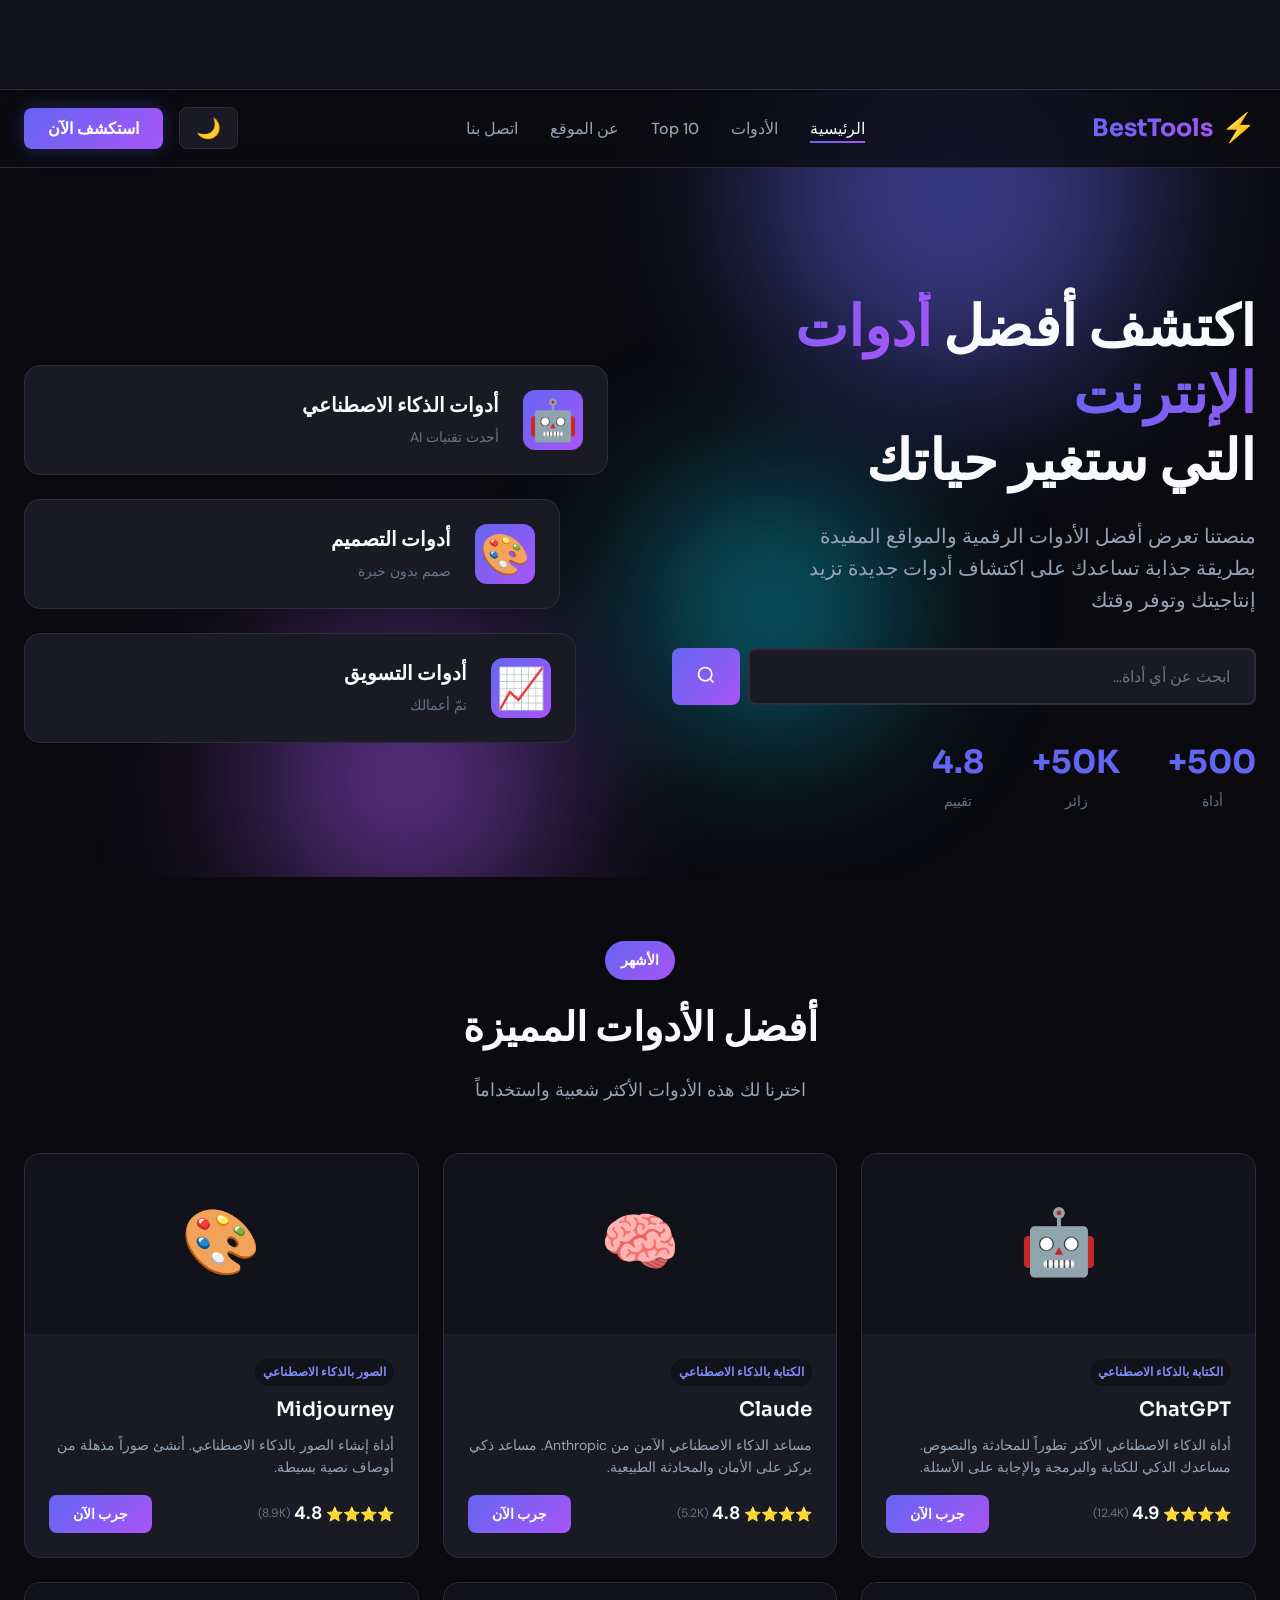
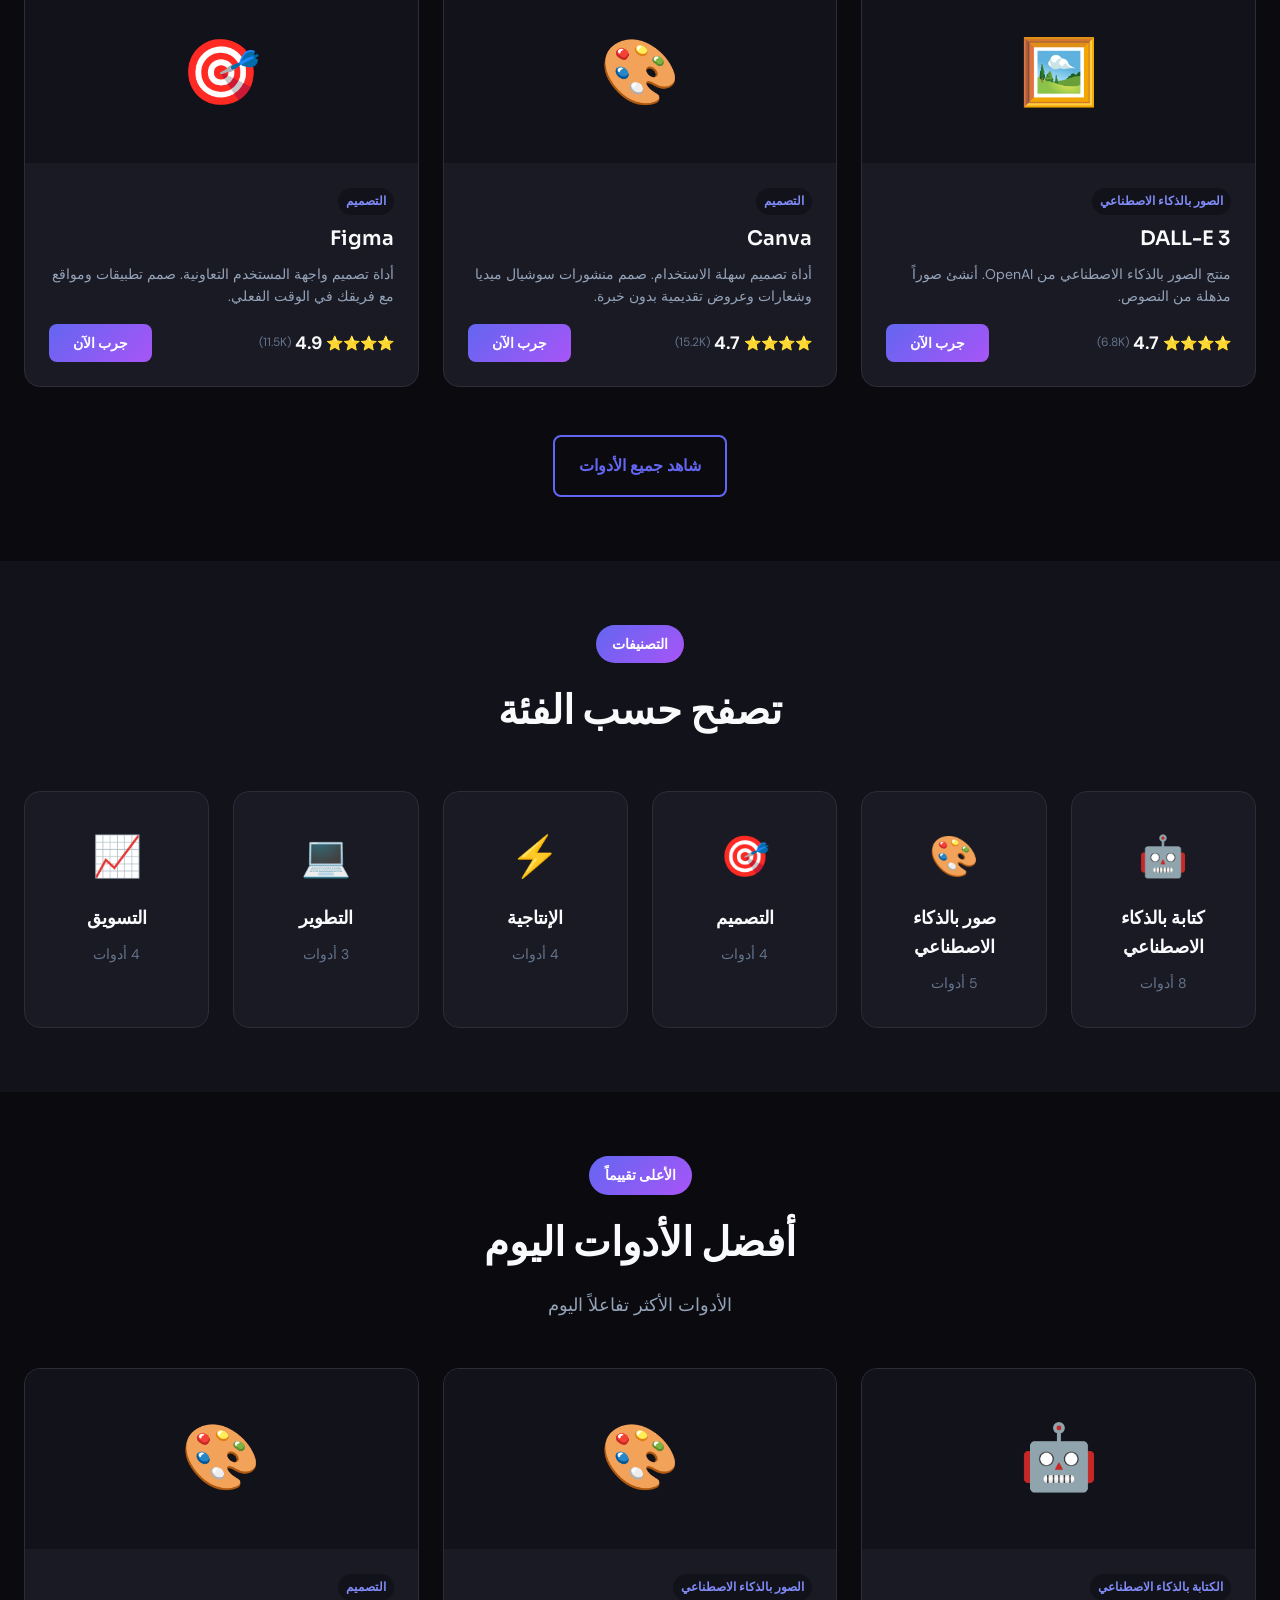
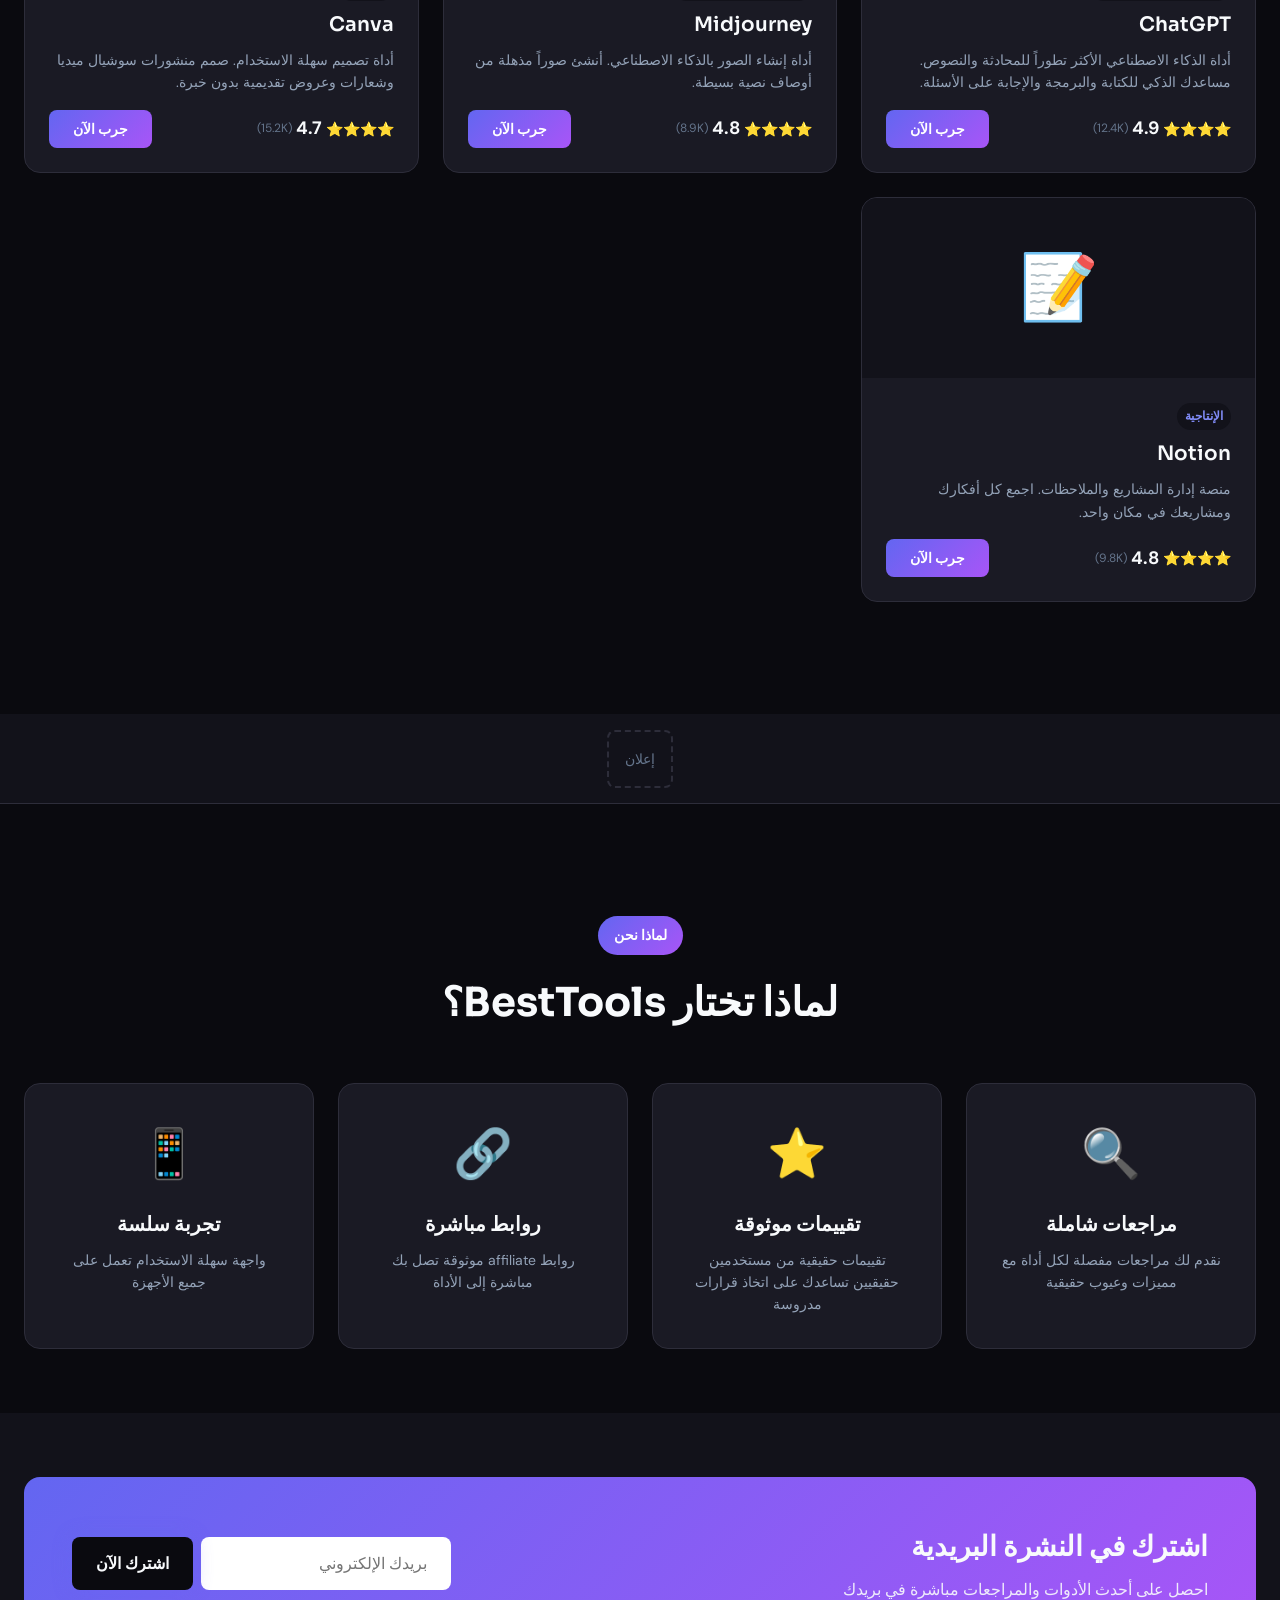
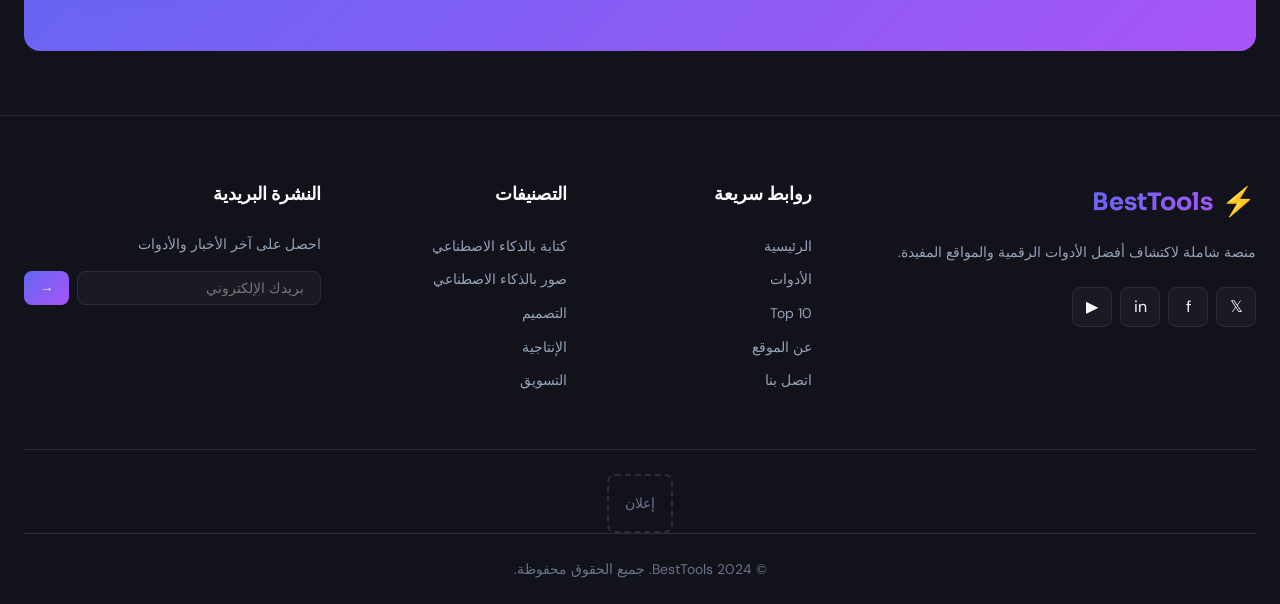
==== index.html @ 6bf1fd51 "Add files via upload" ====
<!DOCTYPE html>
<html lang="ar" dir="rtl">
<head>
    <meta charset="UTF-8">
    <meta name="viewport" content="width=device-width, initial-scale=1.0">
    <meta name="description" content="اكتشف أفضل أدوات الإنترنت والذكاء الاصطناعي. مراجعات شاملة وتقييمات لأحدث الأدوات الرقمية.">
    <meta name="keywords" content="أدوات ذكاء اصطناعي, مراجعة أدوات, أفضل البرامج, أدوات تسويقية, أدوات إنتاجية">
    <meta name="author" content="BestTools">
    <meta property="og:title" content="BestTools - اكتشف أفضل أدوات الإنترنت">
    <meta property="og:description" content="منصة تعرض أفضل الأدوات الرقمية والمواقع المفيدة بطريقة جذابة">
    <meta property="og:type" content="website">
    <title>BestTools - اكتشف أفضل أدوات الإنترنت التي ستغير حياتك</title>
    <link rel="preconnect" href="https://fonts.googleapis.com">
    <link rel="preconnect" href="https://fonts.gstatic.com" crossorigin>
    <link href="https://fonts.googleapis.com/css2?family=DM+Sans:wght@400;500;600;700&family=Sora:wght@400;500;600;700;800&display=swap" rel="stylesheet">
    <link rel="stylesheet" href="styles.css">
    <link rel="icon" type="image/png" href="logo.png">
    <link rel="canonical" href="https://besttools-hub.github.io/" />
</head>
<body>
    <!-- AdSense Header -->
    <div class="ad-banner top-ad">
        <!-- Place your AdSense code here -->
        <script async="async" data-cfasync="false" src="https://pl29160630.profitablecpmratenetwork.com/3b7d43a1ed039eeaa255083cc510a185/invoke.js"></script>
<div id="container-3b7d43a1ed039eeaa255083cc510a185"></div>

    </div>

    <!-- Navigation -->
    <nav class="navbar" id="navbar">
        <div class="nav-container">
            <a href="index.html" class="logo">
                <span class="logo-icon">⚡</span>
                <span class="logo-text">BestTools</span>
            </a>
            
            <ul class="nav-links" id="navLinks">
                <li><a href="index.html" class="nav-link active">الرئيسية</a></li>
                <li><a href="tools.html" class="nav-link">الأدوات</a></li>
                <li><a href="top10.html" class="nav-link">Top 10</a></li>
                <li><a href="about.html" class="nav-link">عن الموقع</a></li>
                <li><a href="contact.html" class="nav-link">اتصل بنا</a></li>
            </ul>

            <div class="nav-actions">
                <button class="theme-toggle" id="themeToggle" aria-label="تبديل الوضع">
                    <span class="theme-icon">🌙</span>
                </button>
                <a href="tools.html" class="btn btn-primary nav-cta">استكشف الآن</a>
                <button class="mobile-menu-btn" id="mobileMenuBtn" aria-label="القائمة">
                    <span></span>
                    <span></span>
                    <span></span>
                </button>
            </div>
        </div>
    </nav>

    <!-- Hero Section -->
    <section class="hero">
        <div class="hero-bg">
            <div class="hero-shape shape-1"></div>
            <div class="hero-shape shape-2"></div>
            <div class="hero-shape shape-3"></div>
        </div>
        <div class="container">
            <div class="hero-content">
                <h1 class="hero-title">
                    اكتشف أفضل <span class="gradient-text">أدوات الإنترنت</span><br>التي ستغير حياتك
                </h1>
                <p class="hero-desc">
                    منصتنا تعرض أفضل الأدوات الرقمية والمواقع المفيدة بطريقة جذابة تساعدك على اكتشاف أدوات جديدة تزيد إنتاجيتك وتوفر وقتك
                </p>
                <div class="hero-search">
                    <input type="text" id="heroSearch" class="search-input" placeholder="ابحث عن أي أداة...">
                    <button class="search-btn" id="heroSearchBtn">
                        <svg width="20" height="20" viewBox="0 0 24 24" fill="none" stroke="currentColor" stroke-width="2">
                            <circle cx="11" cy="11" r="8"></circle>
                            <path d="M21 21l-4.35-4.35"></path>
                        </svg>
                    </button>
                </div>
                <div class="hero-stats">
                    <div class="stat">
                        <span class="stat-number">500+</span>
                        <span class="stat-label">أداة</span>
                    </div>
                    <div class="stat">
                        <span class="stat-number">50K+</span>
                        <span class="stat-label">زائر</span>
                    </div>
                    <div class="stat">
                        <span class="stat-number">4.8</span>
                        <span class="stat-label">تقييم</span>
                    </div>
                </div>
            </div>
            <div class="hero-visual">
                <div class="hero-card">
                    <div class="hero-card-icon">🤖</div>
                    <div class="hero-card-text">
                        <h3>أدوات الذكاء الاصطناعي</h3>
                        <p>أحدث تقنيات AI</p>
                    </div>
                </div>
                <div class="hero-card card-2">
                    <div class="hero-card-icon">🎨</div>
                    <div class="hero-card-text">
                        <h3>أدوات التصميم</h3>
                        <p>صمم بدون خبرة</p>
                    </div>
                </div>
                <div class="hero-card card-3">
                    <div class="hero-card-icon">📈</div>
                    <div class="hero-card-text">
                        <h3>أدوات التسويق</h3>
                        <p>نمّ أعمالك</p>
                    </div>
                </div>
            </div>
        </div>
    </section>

    <!-- Featured Tools -->
    <section class="section featured-tools">
        <div class="container">
            <div class="section-header">
                <span class="section-tag">الأشهر</span>
                <h2 class="section-title">أفضل الأدوات المميزة</h2>
                <p class="section-desc">اخترنا لك هذه الأدوات الأكثر شعبية واستخداماً</p>
            </div>
            <div class="tools-grid" id="featuredTools">
                <!-- Tools will be loaded from JavaScript -->
            </div>
            <div class="section-cta">
                <a href="tools.html" class="btn btn-outline">شاهد جميع الأدوات</a>
            </div>
        </div>
    </section>

    <!-- Categories Section -->
    <section class="section categories-section">
        <div class="container">
            <div class="section-header">
                <span class="section-tag">التصنيفات</span>
                <h2 class="section-title">تصفح حسب الفئة</h2>
            </div>
            <div class="categories-grid">
                <a href="tools.html?category=ai-writing" class="category-card">
                    <div class="category-icon">🤖</div>
                    <h3>كتابة بالذكاء الاصطناعي</h3>
                    <span class="category-count">8 أدوات</span>
                </a>
                <a href="tools.html?category=ai-image" class="category-card">
                    <div class="category-icon">🎨</div>
                    <h3>صور بالذكاء الاصطناعي</h3>
                    <span class="category-count">5 أدوات</span>
                </a>
                <a href="tools.html?category=design" class="category-card">
                    <div class="category-icon">🎯</div>
                    <h3>التصميم</h3>
                    <span class="category-count">4 أدوات</span>
                </a>
                <a href="tools.html?category=productivity" class="category-card">
                    <div class="category-icon">⚡</div>
                    <h3>الإنتاجية</h3>
                    <span class="category-count">4 أدوات</span>
                </a>
                <a href="tools.html?category=development" class="category-card">
                    <div class="category-icon">💻</div>
                    <h3>التطوير</h3>
                    <span class="category-count">3 أدوات</span>
                </a>
                <a href="tools.html?category=marketing" class="category-card">
                    <div class="category-icon">📈</div>
                    <h3>التسويق</h3>
                    <span class="category-count">4 أدوات</span>
                </a>
            </div>
        </div>
    </section>

    <!-- Top Tools Today -->
    <section class="section top-tools-section">
        <div class="container">
            <div class="section-header">
                <span class="section-tag">الأعلى تقييماً</span>
                <h2 class="section-title">أفضل الأدوات اليوم</h2>
                <p class="section-desc">الأدوات الأكثر تفاعلاً اليوم</p>
            </div>
            <div class="tools-grid" id="topTools">
                <!-- Tools will be loaded from JavaScript -->
            </div>
        </div>
    </section>

    <!-- AdSense Middle Banner -->
    <div class="ad-banner middle-ad">
        <span class="ad-placeholder">إعلان</span>
    </div>

    <!-- Why Use Section -->
    <section class="section why-section">
        <div class="container">
            <div class="section-header">
                <span class="section-tag">لماذا نحن</span>
                <h2 class="section-title">لماذا تختار BestTools؟</h2>
            </div>
            <div class="why-grid">
                <div class="why-card fade-in">
                    <div class="why-icon">🔍</div>
                    <h3>مراجعات شاملة</h3>
                    <p>نقدم لك مراجعات مفصلة لكل أداة مع مميزات وعيوب حقيقية</p>
                </div>
                <div class="why-card fade-in">
                    <div class="why-icon">⭐</div>
                    <h3>تقييمات موثوقة</h3>
                    <p>تقييمات حقيقية من مستخدمين حقيقيين تساعدك على اتخاذ قرارات مدروسة</p>
                </div>
                <div class="why-card fade-in">
                    <div class="why-icon">🔗</div>
                    <h3>روابط مباشرة</h3>
                    <p>روابط affiliate موثوقة تصل بك مباشرة إلى الأداة</p>
                </div>
                <div class="why-card fade-in">
                    <div class="why-icon">📱</div>
                    <h3>تجربة سلسة</h3>
                    <p>واجهة سهلة الاستخدام تعمل على جميع الأجهزة</p>
                </div>
            </div>
        </div>
    </section>

    <!-- Newsletter -->
    <section class="section newsletter-section">
        <div class="container">
            <div class="newsletter-box">
                <div class="newsletter-content">
                    <h2>اشترك في النشرة البريدية</h2>
                    <p>احصل على أحدث الأدوات والمراجعات مباشرة في بريدك</p>
                </div>
                <form class="newsletter-form" id="newsletterForm">
                    <input type="email" placeholder="بريدك الإلكتروني" required>
                    <button type="submit" class="btn btn-primary">اشترك الآن</button>
                </form>
            </div>
        </div>
    </section>

    <!-- Footer -->
    <footer class="footer">
        <div class="container">
            <div class="footer-grid">
                <div class="footer-col">
                    <a href="index.html" class="footer-logo">
                        <span class="logo-icon">⚡</span>
                        <span class="logo-text">BestTools</span>
                    </a>
                    <p class="footer-desc">منصة شاملة لاكتشاف أفضل الأدوات الرقمية والمواقع المفيدة.</p>
                    <div class="social-links">
                        <a href="#" class="social-link" aria-label="Twitter">𝕏</a>
                        <a href="#" class="social-link" aria-label="Facebook">f</a>
                        <a href="#" class="social-link" aria-label="LinkedIn">in</a>
                        <a href="#" class="social-link" aria-label="YouTube">▶</a>
                    </div>
                </div>
                <div class="footer-col">
                    <h4>روابط سريعة</h4>
                    <ul class="footer-links">
                        <li><a href="index.html">الرئيسية</a></li>
                        <li><a href="tools.html">الأدوات</a></li>
                        <li><a href="top10.html">Top 10</a></li>
                        <li><a href="about.html">عن الموقع</a></li>
                        <li><a href="contact.html">اتصل بنا</a></li>
                    </ul>
                </div>
                <div class="footer-col">
                    <h4>التصنيفات</h4>
                    <ul class="footer-links">
                        <li><a href="tools.html?category=ai-writing">كتابة بالذكاء الاصطناعي</a></li>
                        <li><a href="tools.html?category=ai-image">صور بالذكاء الاصطناعي</a></li>
                        <li><a href="tools.html?category=design">التصميم</a></li>
                        <li><a href="tools.html?category=productivity">الإنتاجية</a></li>
                        <li><a href="tools.html?category=marketing">التسويق</a></li>
                    </ul>
                </div>
                <div class="footer-col">
                    <h4>النشرة البريدية</h4>
                    <p class="footer-newsletter">احصل على آخر الأخبار والأدوات</p>
                    <form class="footer-form">
                        <input type="email" placeholder="بريدك الإلكتروني">
                        <button type="submit">→</button>
                    </form>
                </div>
            </div>
            <div class="footer-bottom">
                <div class="ad-banner footer-ad">
                    <span class="ad-placeholder">إعلان</span>
                </div>
                <p>© 2024 BestTools. جميع الحقوق محفوظة.</p>
            </div>
        </div>
    </footer>

    <script src="main.js"></script>
</body>
</html>
---- styles.css ----
/* ============================================
   BestTools - Professional CSS Styles
   Modern Dark/Light Mode Design
   ============================================ */

/* CSS Variables - Dark Mode (Default) */
:root {
    /* Colors */
    --bg-primary: #0a0a0f;
    --bg-secondary: #12121a;
    --bg-card: #1a1a24;
    --bg-card-hover: #22222e;
    --accent-primary: #6366f1;
    --accent-secondary: #818cf8;
    --accent-gradient: linear-gradient(135deg, #6366f1 0%, #a855f7 100%);
    --text-primary: #f8fafc;
    --text-secondary: #94a3b8;
    --text-muted: #64748b;
    --border-color: #2d2d3a;
    --success: #10b981;
    --warning: #f59e0b;
    --error: #ef4444;

    /* Shadows */
    --card-shadow: 0 4px 24px rgba(0, 0, 0, 0.3);
    --card-hover-shadow: 0 8px 32px rgba(99, 102, 241, 0.2);
    --glow: 0 0 20px rgba(99, 102, 241, 0.3);

    /* Typography */
    --font-heading: 'Sora', sans-serif;
    --font-body: 'DM Sans', sans-serif;

    /* Spacing */
    --space-xs: 4px;
    --space-sm: 8px;
    --space-md: 16px;
    --space-lg: 24px;
    --space-xl: 32px;
    --space-2xl: 48px;
    --space-3xl: 64px;

    /* Border Radius */
    --radius-sm: 8px;
    --radius-md: 12px;
    --radius-lg: 16px;
    --radius-xl: 20px;
    --radius-full: 50%;
}

/* Light Mode Variables */
[data-theme="light"] {
    --bg-primary: #ffffff;
    --bg-secondary: #f8fafc;
    --bg-card: #ffffff;
    --bg-card-hover: #f1f5f9;
    --text-primary: #0f172a;
    --text-secondary: #475569;
    --text-muted: #94a3b8;
    --border-color: #e2e8f0;
    --card-shadow: 0 4px 24px rgba(0, 0, 0, 0.08);
    --card-hover-shadow: 0 8px 32px rgba(99, 102, 241, 0.15);
}

/* Reset & Base */
*, *::before, *::after {
    box-sizing: border-box;
    margin: 0;
    padding: 0;
}

html {
    scroll-behavior: smooth;
}

body {
    font-family: var(--font-body);
    background-color: var(--bg-primary);
    color: var(--text-primary);
    line-height: 1.6;
    transition: background-color 0.3s ease, color 0.3s ease;
    overflow-x: hidden;
}

a {
    text-decoration: none;
    color: inherit;
}

ul {
    list-style: none;
}

img {
    max-width: 100%;
    height: auto;
    display: block;
}

/* Container */
.container {
    max-width: 1280px;
    margin: 0 auto;
    padding: 0 var(--space-lg);
}

/* Ad Banner Placeholder */
.ad-banner {
    background: var(--bg-secondary);
    border-bottom: 1px solid var(--border-color);
    display: flex;
    justify-content: center;
    align-items: center;
    min-height: 90px;
}

.ad-placeholder {
    color: var(--text-muted);
    font-size: 0.875rem;
    padding: var(--space-md);
    border: 2px dashed var(--border-color);
    border-radius: var(--radius-sm);
}

.top-ad {
    position: sticky;
    top: 0;
    z-index: 100;
}

.middle-ad {
    margin: var(--space-2xl) 0;
}

.footer-ad {
    margin-bottom: var(--space-lg);
    min-height: 60px;
}

/* ============================================
   Navigation
   ============================================ */
.navbar {
    position: fixed;
    top: 90px;
    left: 0;
    right: 0;
    z-index: 1000;
    background: rgba(10, 10, 15, 0.8);
    backdrop-filter: blur(12px);
    border-bottom: 1px solid var(--border-color);
    transition: all 0.3s ease;
}

[data-theme="light"] .navbar {
    background: rgba(255, 255, 255, 0.8);
}

.navbar.scrolled {
    top: 0;
    box-shadow: var(--card-shadow);
}

.nav-container {
    max-width: 1280px;
    margin: 0 auto;
    padding: var(--space-md) var(--space-lg);
    display: flex;
    justify-content: space-between;
    align-items: center;
}

.logo {
    display: flex;
    align-items: center;
    gap: var(--space-sm);
    font-family: var(--font-heading);
    font-weight: 700;
    font-size: 1.5rem;
}

.logo-icon {
    font-size: 1.75rem;
}

.logo-text {
    background: var(--accent-gradient);
    -webkit-background-clip: text;
    -webkit-text-fill-color: transparent;
    background-clip: text;
}

.nav-links {
    display: flex;
    gap: var(--space-xl);
}

.nav-link {
    font-weight: 500;
    color: var(--text-secondary);
    transition: color 0.3s ease;
    position: relative;
}

.nav-link::after {
    content: '';
    position: absolute;
    bottom: -4px;
    left: 0;
    width: 0;
    height: 2px;
    background: var(--accent-gradient);
    transition: width 0.3s ease;
}

.nav-link:hover,
.nav-link.active {
    color: var(--text-primary);
}

.nav-link:hover::after,
.nav-link.active::after {
    width: 100%;
}

.nav-actions {
    display: flex;
    align-items: center;
    gap: var(--space-md);
}

.theme-toggle {
    background: var(--bg-card);
    border: 1px solid var(--border-color);
    border-radius: var(--radius-sm);
    padding: var(--space-sm) var(--space-md);
    cursor: pointer;
    font-size: 1.25rem;
    transition: all 0.3s ease;
}

.theme-toggle:hover {
    background: var(--bg-card-hover);
    transform: scale(1.05);
}

.mobile-menu-btn {
    display: none;
    flex-direction: column;
    gap: 5px;
    background: none;
    border: none;
    cursor: pointer;
    padding: var(--space-sm);
}

.mobile-menu-btn span {
    width: 24px;
    height: 2px;
    background: var(--text-primary);
    transition: all 0.3s ease;
}

/* ============================================
   Buttons
   ============================================ */
.btn {
    display: inline-flex;
    align-items: center;
    justify-content: center;
    gap: var(--space-sm);
    padding: var(--space-md) var(--space-lg);
    border-radius: var(--radius-sm);
    font-weight: 600;
    font-family: var(--font-body);
    cursor: pointer;
    transition: all 0.3s ease;
    border: none;
    font-size: 1rem;
}

.btn-primary {
    background: var(--accent-gradient);
    color: white;
    box-shadow: var(--glow);
}

.btn-primary:hover {
    transform: translateY(-2px);
    filter: brightness(1.1);
}

.btn-outline {
    background: transparent;
    border: 2px solid var(--accent-primary);
    color: var(--accent-primary);
}

.btn-outline:hover {
    background: var(--accent-primary);
    color: white;
}

.btn-large {
    padding: var(--space-md) var(--space-2xl);
    font-size: 1.125rem;
}

.nav-cta {
    padding: var(--space-sm) var(--space-lg);
}

/* ============================================
   Hero Section
   ============================================ */
.hero {
    padding: calc(140px + var(--space-3xl)) 0 var(--space-3xl);
    position: relative;
    overflow: hidden;
}

.hero-bg {
    position: absolute;
    inset: 0;
    overflow: hidden;
    z-index: -1;
}

.hero-shape {
    position: absolute;
    border-radius: 50%;
    filter: blur(80px);
    opacity: 0.5;
    animation: float 20s ease-in-out infinite;
}

.shape-1 {
    width: 400px;
    height: 400px;
    background: var(--accent-primary);
    top: -100px;
    right: 10%;
    animation-delay: 0s;
}

.shape-2 {
    width: 300px;
    height: 300px;
    background: #a855f7;
    bottom: -50px;
    left: 20%;
    animation-delay: -5s;
}

.shape-3 {
    width: 250px;
    height: 250px;
    background: #06b6d4;
    top: 50%;
    right: 30%;
    animation-delay: -10s;
}

@keyframes float {
    0%, 100% { transform: translate(0, 0) scale(1); }
    25% { transform: translate(30px, -30px) scale(1.05); }
    50% { transform: translate(-20px, 20px) scale(0.95); }
    75% { transform: translate(20px, 30px) scale(1.02); }
}

.hero .container {
    display: grid;
    grid-template-columns: 1fr 1fr;
    gap: var(--space-3xl);
    align-items: center;
}

.hero-content {
    animation: fadeInUp 0.8s ease-out;
}

@keyframes fadeInUp {
    from {
        opacity: 0;
        transform: translateY(30px);
    }
    to {
        opacity: 1;
        transform: translateY(0);
    }
}

.hero-title {
    font-family: var(--font-heading);
    font-size: 3.5rem;
    font-weight: 800;
    line-height: 1.2;
    margin-bottom: var(--space-lg);
}

.gradient-text {
    background: var(--accent-gradient);
    -webkit-background-clip: text;
    -webkit-text-fill-color: transparent;
    background-clip: text;
}

.hero-desc {
    font-size: 1.25rem;
    color: var(--text-secondary);
    margin-bottom: var(--space-xl);
    max-width: 500px;
}

.hero-search {
    display: flex;
    gap: var(--space-sm);
    margin-bottom: var(--space-xl);
}

.search-input {
    flex: 1;
    padding: var(--space-md) var(--space-lg);
    border-radius: var(--radius-sm);
    border: 2px solid var(--border-color);
    background: var(--bg-card);
    color: var(--text-primary);
    font-size: 1rem;
    font-family: var(--font-body);
    transition: border-color 0.3s ease;
}

.search-input:focus {
    outline: none;
    border-color: var(--accent-primary);
}

.search-input::placeholder {
    color: var(--text-muted);
}

.search-btn {
    padding: var(--space-md) var(--space-lg);
    background: var(--accent-gradient);
    border: none;
    border-radius: var(--radius-sm);
    color: white;
    cursor: pointer;
    transition: all 0.3s ease;
}

.search-btn:hover {
    transform: scale(1.05);
    filter: brightness(1.1);
}

.hero-stats {
    display: flex;
    gap: var(--space-2xl);
}

.stat {
    text-align: center;
}

.stat-number {
    display: block;
    font-family: var(--font-heading);
    font-size: 2rem;
    font-weight: 700;
    color: var(--accent-primary);
}

.stat-label {
    font-size: 0.875rem;
    color: var(--text-muted);
}

.hero-visual {
    display: flex;
    flex-direction: column;
    gap: var(--space-lg);
    animation: fadeInUp 0.8s ease-out 0.2s both;
}

.hero-card {
    display: flex;
    align-items: center;
    gap: var(--space-lg);
    padding: var(--space-lg);
    background: var(--bg-card);
    border: 1px solid var(--border-color);
    border-radius: var(--radius-lg);
    transition: all 0.3s ease;
    cursor: pointer;
}

.hero-card:hover {
    transform: translateX(-10px);
    border-color: var(--accent-primary);
    box-shadow: var(--card-hover-shadow);
}

.hero-card-icon {
    font-size: 2.5rem;
    width: 60px;
    height: 60px;
    display: flex;
    align-items: center;
    justify-content: center;
    background: var(--accent-gradient);
    border-radius: var(--radius-md);
}

.hero-card-text h3 {
    font-family: var(--font-heading);
    font-size: 1.25rem;
    margin-bottom: var(--space-xs);
}

.hero-card-text p {
    color: var(--text-muted);
    font-size: 0.875rem;
}

.card-2 { margin-right: var(--space-2xl); }
.card-3 { margin-right: var(--space-xl); }

/* ============================================
   Sections
   ============================================ */
.section {
    padding: var(--space-3xl) 0;
}

.section-header {
    text-align: center;
    margin-bottom: var(--space-2xl);
}

.section-tag {
    display: inline-block;
    padding: var(--space-sm) var(--space-md);
    background: var(--accent-gradient);
    color: white;
    font-size: 0.875rem;
    font-weight: 600;
    border-radius: var(--radius-xl);
    margin-bottom: var(--space-md);
}

.section-title {
    font-family: var(--font-heading);
    font-size: 2.5rem;
    font-weight: 700;
    margin-bottom: var(--space-md);
}

.section-desc {
    color: var(--text-secondary);
    font-size: 1.125rem;
    max-width: 600px;
    margin: 0 auto;
}

.section-cta {
    text-align: center;
    margin-top: var(--space-2xl);
}

/* ============================================
   Tools Grid
   ============================================ */
.tools-grid {
    display: grid;
    grid-template-columns: repeat(auto-fill, minmax(320px, 1fr));
    gap: var(--space-lg);
}

.tool-card {
    background: var(--bg-card);
    border: 1px solid var(--border-color);
    border-radius: var(--radius-lg);
    overflow: hidden;
    transition: all 0.3s ease;
    cursor: pointer;
    position: relative;
}

.tool-card::before {
    content: '';
    position: absolute;
    inset: 0;
    background: var(--accent-gradient);
    opacity: 0;
    transition: opacity 0.3s ease;
    z-index: 0;
}

.tool-card:hover {
    transform: translateY(-8px);
    border-color: var(--accent-primary);
    box-shadow: var(--card-hover-shadow);
}

.tool-card:hover::before {
    opacity: 0.05;
}

.tool-card-image {
    height: 180px;
    background: var(--bg-secondary);
    display: flex;
    align-items: center;
    justify-content: center;
    position: relative;
    z-index: 1;
    overflow: hidden;
    padding: 20px;
}

.tool-card-image img {
    max-width: 100%;
    max-height: 100%;
    width: auto;
    height: auto;
    object-fit: contain;
    transition: transform 0.3s ease;
}

.tool-card:hover .tool-card-image img {
    transform: scale(1.05);
}

.tool-card-icon {
    font-size: 4rem;
    display: flex;
    align-items: center;
    justify-content: center;
}

.tool-card-content {
    padding: var(--space-lg);
    position: relative;
    z-index: 1;
}

.tool-card-category {
    display: inline-block;
    padding: var(--space-xs) var(--space-sm);
    background: var(--bg-secondary);
    color: var(--accent-secondary);
    font-size: 0.75rem;
    font-weight: 600;
    border-radius: var(--radius-xl);
    margin-bottom: var(--space-sm);
}

.tool-card-title {
    font-family: var(--font-heading);
    font-size: 1.25rem;
    font-weight: 600;
    margin-bottom: var(--space-sm);
}

.tool-card-desc {
    color: var(--text-secondary);
    font-size: 0.875rem;
    margin-bottom: var(--space-md);
    display: -webkit-box;
    -webkit-line-clamp: 2;
    -webkit-box-orient: vertical;
    overflow: hidden;
}

.tool-card-footer {
    display: flex;
    justify-content: space-between;
    align-items: center;
}

.tool-card-rating {
    display: flex;
    align-items: center;
    gap: var(--space-xs);
}

.stars {
    color: #fbbf24;
    font-size: 0.875rem;
}

.rating-value {
    font-weight: 600;
    color: var(--text-primary);
}

.rating-count {
    color: var(--text-muted);
    font-size: 0.75rem;
}

.tool-card-btn {
    padding: var(--space-sm) var(--space-lg);
    background: var(--accent-gradient);
    color: white;
    border: none;
    border-radius: var(--radius-sm);
    font-weight: 600;
    font-size: 0.875rem;
    cursor: pointer;
    transition: all 0.3s ease;
}

.tool-card-btn:hover {
    transform: scale(1.05);
    filter: brightness(1.1);
}

/* ============================================
   Categories Section
   ============================================ */
.categories-section {
    background: var(--bg-secondary);
}

.categories-grid {
    display: grid;
    grid-template-columns: repeat(auto-fit, minmax(180px, 1fr));
    gap: var(--space-lg);
}

.category-card {
    background: var(--bg-card);
    border: 1px solid var(--border-color);
    border-radius: var(--radius-lg);
    padding: var(--space-xl);
    text-align: center;
    transition: all 0.3s ease;
    cursor: pointer;
}

.category-card:hover {
    transform: translateY(-5px);
    border-color: var(--accent-primary);
    box-shadow: var(--card-hover-shadow);
}

.category-icon {
    font-size: 2.5rem;
    margin-bottom: var(--space-md);
}

.category-card h3 {
    font-family: var(--font-heading);
    font-size: 1.125rem;
    margin-bottom: var(--space-sm);
}

.category-count {
    color: var(--text-muted);
    font-size: 0.875rem;
}

/* ============================================
   Why Section
   ============================================ */
.why-grid {
    display: grid;
    grid-template-columns: repeat(auto-fit, minmax(250px, 1fr));
    gap: var(--space-lg);
}

.why-card {
    background: var(--bg-card);
    border: 1px solid var(--border-color);
    border-radius: var(--radius-lg);
    padding: var(--space-xl);
    text-align: center;
    transition: all 0.3s ease;
}

.why-card:hover {
    transform: translateY(-5px);
    border-color: var(--accent-primary);
}

.why-icon {
    font-size: 3rem;
    margin-bottom: var(--space-md);
}

.why-card h3 {
    font-family: var(--font-heading);
    font-size: 1.25rem;
    margin-bottom: var(--space-sm);
}

.why-card p {
    color: var(--text-secondary);
    font-size: 0.875rem;
}

/* ============================================
   Newsletter
   ============================================ */
.newsletter-section {
    background: var(--bg-secondary);
}

.newsletter-box {
    background: var(--accent-gradient);
    border-radius: var(--radius-lg);
    padding: var(--space-2xl);
    display: flex;
    justify-content: space-between;
    align-items: center;
    gap: var(--space-xl);
}

.newsletter-content h2 {
    font-family: var(--font-heading);
    font-size: 1.75rem;
    margin-bottom: var(--space-sm);
}

.newsletter-content p {
    opacity: 0.9;
}

.newsletter-form {
    display: flex;
    gap: var(--space-sm);
}

.newsletter-form input {
    padding: var(--space-md) var(--space-lg);
    border: none;
    border-radius: var(--radius-sm);
    background: white;
    color: var(--text-primary);
    font-size: 1rem;
    min-width: 250px;
}

.newsletter-form .btn-primary {
    background: var(--bg-primary);
    color: var(--text-primary);
}

/* ============================================
   Footer
   ============================================ */
.footer {
    background: var(--bg-secondary);
    padding: var(--space-3xl) 0 var(--space-lg);
    border-top: 1px solid var(--border-color);
}

.footer-grid {
    display: grid;
    grid-template-columns: 2fr 1fr 1fr 1.5fr;
    gap: var(--space-2xl);
    margin-bottom: var(--space-2xl);
}

.footer-logo {
    display: flex;
    align-items: center;
    gap: var(--space-sm);
    font-family: var(--font-heading);
    font-weight: 700;
    font-size: 1.5rem;
    margin-bottom: var(--space-md);
}

.footer-desc {
    color: var(--text-secondary);
    font-size: 0.875rem;
    margin-bottom: var(--space-lg);
}

.social-links {
    display: flex;
    gap: var(--space-sm);
}

.social-link {
    width: 40px;
    height: 40px;
    display: flex;
    align-items: center;
    justify-content: center;
    background: var(--bg-card);
    border: 1px solid var(--border-color);
    border-radius: var(--radius-sm);
    font-size: 1rem;
    transition: all 0.3s ease;
}

.social-link:hover {
    background: var(--accent-primary);
    border-color: var(--accent-primary);
    color: white;
}

.footer-col h4 {
    font-family: var(--font-heading);
    font-size: 1.125rem;
    margin-bottom: var(--space-lg);
}

.footer-links li {
    margin-bottom: var(--space-sm);
}

.footer-links a {
    color: var(--text-secondary);
    font-size: 0.875rem;
    transition: color 0.3s ease;
}

.footer-links a:hover {
    color: var(--accent-primary);
}

.footer-newsletter {
    color: var(--text-secondary);
    font-size: 0.875rem;
    margin-bottom: var(--space-md);
}

.footer-form {
    display: flex;
    gap: var(--space-sm);
}

.footer-form input {
    flex: 1;
    padding: var(--space-sm) var(--space-md);
    background: var(--bg-card);
    border: 1px solid var(--border-color);
    border-radius: var(--radius-sm);
    color: var(--text-primary);
    font-size: 0.875rem;
}

.footer-form button {
    padding: var(--space-sm) var(--space-md);
    background: var(--accent-gradient);
    border: none;
    border-radius: var(--radius-sm);
    color: white;
    cursor: pointer;
    transition: all 0.3s ease;
}

.footer-form button:hover {
    transform: scale(1.05);
}

.footer-bottom {
    text-align: center;
    padding-top: var(--space-lg);
    border-top: 1px solid var(--border-color);
}

.footer-bottom p {
    color: var(--text-muted);
    font-size: 0.875rem;
}

/* ============================================
   Page Header
   ============================================ */
.page-header-section {
    padding: calc(140px + var(--space-2xl)) 0 var(--space-2xl);
    text-align: center;
    background: var(--bg-secondary);
}

.page-title {
    font-family: var(--font-heading);
    font-size: 3rem;
    font-weight: 700;
    margin-bottom: var(--space-md);
}

.page-desc {
    color: var(--text-secondary);
    font-size: 1.125rem;
    max-width: 600px;
    margin: 0 auto;
}

/* ============================================
   Tools Page
   ============================================ */
.tools-page-section {
    padding: var(--space-2xl) 0;
}

.tools-filter-bar {
    display: flex;
    justify-content: space-between;
    align-items: center;
    gap: var(--space-lg);
    margin-bottom: var(--space-xl);
    flex-wrap: wrap;
}

.category-tabs {
    display: flex;
    gap: var(--space-sm);
    flex-wrap: wrap;
}

.category-tab {
    padding: var(--space-sm) var(--space-md);
    background: var(--bg-card);
    border: 1px solid var(--border-color);
    border-radius: var(--radius-xl);
    color: var(--text-secondary);
    cursor: pointer;
    transition: all 0.3s ease;
    font-size: 0.875rem;
}

.category-tab:hover,
.category-tab.active {
    background: var(--accent-gradient);
    border-color: transparent;
    color: white;
}

.search-box {
    display: flex;
    gap: var(--space-sm);
}

.search-box .search-input {
    min-width: 250px;
}

.tools-count {
    margin-bottom: var(--space-lg);
    color: var(--text-muted);
    font-size: 0.875rem;
}

.load-more-container {
    text-align: center;
    margin-top: var(--space-2xl);
}

/* ============================================
   Tool Detail Page
   ============================================ */
.tool-detail-page {
    padding: calc(120px + var(--space-xl)) 0 var(--space-2xl);
}

.breadcrumb {
    display: flex;
    align-items: center;
    gap: var(--space-sm);
    margin-bottom: var(--space-xl);
    font-size: 0.875rem;
}

.breadcrumb a {
    color: var(--text-muted);
    transition: color 0.3s ease;
}

.breadcrumb a:hover {
    color: var(--accent-primary);
}

.breadcrumb span {
    color: var(--text-muted);
}

.breadcrumb .current {
    color: var(--text-primary);
}

.tool-hero {
    display: grid;
    grid-template-columns: auto 1fr;
    gap: var(--space-2xl);
    align-items: center;
    margin-bottom: var(--space-2xl);
}

.tool-logo-section {
    text-align: center;
}

.tool-logo {
    width: 150px;
    height: 150px;
    background: var(--bg-card);
    border: 1px solid var(--border-color);
    border-radius: var(--radius-lg);
    display: flex;
    align-items: center;
    justify-content: center;
    margin-bottom: var(--space-md);
    padding: var(--space-lg);
}

.tool-logo img {
    width: 100px;
    height: 100px;
    object-fit: contain;
}

.tool-category-tag {
    display: inline-block;
    padding: var(--space-sm) var(--space-md);
    background: var(--bg-card);
    border-radius: var(--radius-xl);
    font-size: 0.875rem;
}

.tool-info .tool-title {
    font-family: var(--font-heading);
    font-size: 2.5rem;
    font-weight: 700;
    margin-bottom: var(--space-md);
}

.tool-short-desc {
    color: var(--text-secondary);
    font-size: 1.125rem;
    margin-bottom: var(--space-lg);
}

.tool-meta {
    display: flex;
    gap: var(--space-xl);
    align-items: center;
    margin-bottom: var(--space-xl);
}

.tool-rating {
    display: flex;
    align-items: center;
    gap: var(--space-sm);
}

.rating-value {
    font-weight: 700;
    font-size: 1.125rem;
}

.tool-pricing {
    display: flex;
    gap: var(--space-md);
}

.price-free {
    color: var(--success);
    font-weight: 600;
}

.price-pro {
    color: var(--accent-primary);
    font-weight: 600;
}

.tool-cta {
    display: inline-flex;
    gap: var(--space-sm);
}

.tool-content {
    display: grid;
    grid-template-columns: 1fr 300px;
    gap: var(--space-2xl);
}

.content-main section {
    margin-bottom: var(--space-2xl);
}

.content-main h2 {
    font-family: var(--font-heading);
    font-size: 1.75rem;
    margin-bottom: var(--space-lg);
}

.content-main p {
    color: var(--text-secondary);
    line-height: 1.8;
    margin-bottom: var(--space-md);
}

.features-list,
.cons-list {
    display: grid;
    gap: var(--space-md);
}

.features-list li,
.cons-list li {
    padding: var(--space-md);
    background: var(--bg-card);
    border-radius: var(--radius-sm);
    font-size: 1rem;
}

.pricing-cards {
    display: grid;
    grid-template-columns: repeat(auto-fit, minmax(200px, 1fr));
    gap: var(--space-lg);
}

.pricing-card {
    background: var(--bg-card);
    border: 1px solid var(--border-color);
    border-radius: var(--radius-lg);
    padding: var(--space-xl);
    text-align: center;
    position: relative;
}

.pricing-card.featured {
    border-color: var(--accent-primary);
    transform: scale(1.05);
}

.popular-badge {
    position: absolute;
    top: -12px;
    left: 50%;
    transform: translateX(-50%);
    padding: var(--space-xs) var(--space-md);
    background: var(--accent-gradient);
    color: white;
    font-size: 0.75rem;
    font-weight: 600;
    border-radius: var(--radius-xl);
}

.pricing-card h3 {
    font-family: var(--font-heading);
    font-size: 1.25rem;
    margin-bottom: var(--space-md);
}

.pricing-card .price {
    font-family: var(--font-heading);
    font-size: 2.5rem;
    font-weight: 700;
    color: var(--accent-primary);
    margin-bottom: var(--space-md);
}

.pricing-card .price span {
    font-size: 1rem;
    color: var(--text-muted);
}

.pricing-card ul {
    margin-bottom: var(--space-lg);
}

.pricing-card li {
    color: var(--text-secondary);
    padding: var(--space-sm) 0;
    border-bottom: 1px solid var(--border-color);
}

.content-sidebar {
    position: sticky;
    top: 140px;
    height: fit-content;
}

.sidebar-widget {
    background: var(--bg-card);
    border: 1px solid var(--border-color);
    border-radius: var(--radius-lg);
    padding: var(--space-lg);
    margin-bottom: var(--space-lg);
}

.sidebar-widget h4 {
    font-family: var(--font-heading);
    font-size: 1rem;
    margin-bottom: var(--space-md);
}

.quick-info li {
    display: flex;
    justify-content: space-between;
    padding: var(--space-sm) 0;
    border-bottom: 1px solid var(--border-color);
}

.quick-info .label {
    color: var(--text-muted);
    font-size: 0.875rem;
}

.quick-info .value {
    font-weight: 600;
    font-size: 0.875rem;
}

.ad-widget {
    min-height: 250px;
    display: flex;
    align-items: center;
    justify-content: center;
}

.tags-list {
    display: flex;
    flex-wrap: wrap;
    gap: var(--space-sm);
}

.tag {
    padding: var(--space-xs) var(--space-sm);
    background: var(--bg-secondary);
    border-radius: var(--radius-xl);
    font-size: 0.75rem;
    color: var(--text-secondary);
}

.related-tools {
    margin-top: var(--space-2xl);
}

.related-tools h2 {
    font-family: var(--font-heading);
    font-size: 1.75rem;
    margin-bottom: var(--space-lg);
}

/* ============================================
   Top 10 Page
   ============================================ */
.top10-header {
    background: var(--bg-secondary);
    position: relative;
}

.top10-badge {
    font-size: 4rem;
    margin-bottom: var(--space-md);
    animation: pulse 2s ease-in-out infinite;
}

@keyframes pulse {
    0%, 100% { transform: scale(1); }
    50% { transform: scale(1.1); }
}

.top10-list {
    display: flex;
    flex-direction: column;
    gap: var(--space-lg);
}

.top10-item {
    display: grid;
    grid-template-columns: 80px auto 1fr auto;
    gap: var(--space-xl);
    align-items: center;
    background: var(--bg-card);
    border: 1px solid var(--border-color);
    border-radius: var(--radius-lg);
    padding: var(--space-xl);
    transition: all 0.3s ease;
    cursor: pointer;
}

.top10-item:hover {
    border-color: var(--accent-primary);
    transform: translateX(10px);
    box-shadow: var(--card-hover-shadow);
}

.top10-item.gold {
    border-color: #fbbf24;
    background: linear-gradient(135deg, var(--bg-card) 0%, rgba(251, 191, 36, 0.1) 100%);
}

.top10-item.silver {
    border-color: #94a3b8;
}

.top10-item.bronze {
    border-color: #cd7f32;
}

.top10-rank {
    font-family: var(--font-heading);
    font-size: 2.5rem;
    font-weight: 800;
    text-align: center;
}

.gold .top10-rank { color: #fbbf24; }
.silver .top10-rank { color: #94a3b8; }
.bronze .top10-rank { color: #cd7f32; }

.top10-logo {
    width: 80px;
    height: 80px;
    background: var(--bg-secondary);
    border-radius: var(--radius-md);
    display: flex;
    align-items: center;
    justify-content: center;
    font-size: 2.5rem;
}

.top10-info h3 {
    font-family: var(--font-heading);
    font-size: 1.5rem;
    margin-bottom: var(--space-sm);
}

.top10-info p {
    color: var(--text-secondary);
    font-size: 0.875rem;
}

.top10-meta {
    display: flex;
    gap: var(--space-lg);
    align-items: center;
}

.top10-rating {
    display: flex;
    align-items: center;
    gap: var(--space-sm);
}

.top10-cta {
    padding: var(--space-md) var(--space-xl);
}

/* ============================================
   About Page
   ============================================ */
.about-hero {
    padding: calc(120px + var(--space-2xl)) 0 var(--space-2xl);
    text-align: center;
    background: var(--bg-secondary);
}

.about-mission {
    padding: var(--space-3xl) 0;
}

.mission-content {
    display: grid;
    grid-template-columns: 1fr 1fr;
    gap: var(--space-3xl);
    align-items: center;
}

.mission-text h2 {
    font-family: var(--font-heading);
    font-size: 2.5rem;
    margin-bottom: var(--space-lg);
}

.mission-text p {
    color: var(--text-secondary);
    margin-bottom: var(--space-md);
    line-height: 1.8;
}

.mission-visual {
    display: grid;
    grid-template-columns: repeat(3, 1fr);
    gap: var(--space-md);
}

.mission-card {
    background: var(--bg-card);
    border: 1px solid var(--border-color);
    border-radius: var(--radius-lg);
    padding: var(--space-lg);
    text-align: center;
    transition: all 0.3s ease;
}

.mission-card:hover {
    transform: translateY(-5px);
    border-color: var(--accent-primary);
}

.mission-icon {
    font-size: 2.5rem;
    margin-bottom: var(--space-md);
}

.mission-card h3 {
    font-family: var(--font-heading);
    margin-bottom: var(--space-sm);
}

.mission-card p {
    color: var(--text-muted);
    font-size: 0.875rem;
}

.about-stats {
    padding: var(--space-3xl) 0;
    background: var(--bg-secondary);
}

.stats-grid {
    display: grid;
    grid-template-columns: repeat(4, 1fr);
    gap: var(--space-lg);
}

.stat-card {
    background: var(--bg-card);
    border: 1px solid var(--border-color);
    border-radius: var(--radius-lg);
    padding: var(--space-xl);
    text-align: center;
    transition: all 0.3s ease;
}

.stat-card:hover {
    border-color: var(--accent-primary);
    transform: translateY(-5px);
}

.stat-card .stat-number {
    font-family: var(--font-heading);
    font-size: 2.5rem;
    font-weight: 700;
    color: var(--accent-primary);
    margin-bottom: var(--space-sm);
}

.stat-card .stat-label {
    color: var(--text-secondary);
}

.about-how,
.about-values {
    padding: var(--space-3xl) 0;
}

.how-grid,
.values-grid {
    display: grid;
    grid-template-columns: repeat(4, 1fr);
    gap: var(--space-lg);
}

.how-card,
.value-card {
    background: var(--bg-card);
    border: 1px solid var(--border-color);
    border-radius: var(--radius-lg);
    padding: var(--space-xl);
    text-align: center;
    transition: all 0.3s ease;
}

.how-card:hover,
.value-card:hover {
    border-color: var(--accent-primary);
    transform: translateY(-5px);
}

.step-number {
    font-family: var(--font-heading);
    font-size: 2rem;
    font-weight: 700;
    color: var(--accent-primary);
    margin-bottom: var(--space-md);
}

.how-card h3,
.value-card h3 {
    font-family: var(--font-heading);
    margin-bottom: var(--space-sm);
}

.how-card p,
.value-card p {
    color: var(--text-secondary);
    font-size: 0.875rem;
}

.value-icon {
    font-size: 2.5rem;
    margin-bottom: var(--space-md);
}

/* ============================================
   Contact Page
   ============================================ */
.contact-content {
    padding: var(--space-2xl) 0;
}

.contact-grid {
    display: grid;
    grid-template-columns: 1fr 1.5fr;
    gap: var(--space-2xl);
    margin-bottom: var(--space-3xl);
}

.contact-info {
    display: flex;
    flex-direction: column;
    gap: var(--space-lg);
}

.contact-card {
    background: var(--bg-card);
    border: 1px solid var(--border-color);
    border-radius: var(--radius-lg);
    padding: var(--space-xl);
    text-align: center;
    transition: all 0.3s ease;
}

.contact-card:hover {
    border-color: var(--accent-primary);
}

.contact-icon {
    font-size: 2.5rem;
    margin-bottom: var(--space-md);
}

.contact-card h3 {
    font-family: var(--font-heading);
    margin-bottom: var(--space-sm);
}

.contact-card p {
    color: var(--text-secondary);
    margin-bottom: var(--space-md);
}

.contact-card a {
    color: var(--accent-primary);
    font-weight: 600;
}

.contact-card .social-links {
    justify-content: center;
}

.contact-form-section {
    background: var(--bg-card);
    border: 1px solid var(--border-color);
    border-radius: var(--radius-lg);
    padding: var(--space-xl);
}

.contact-form .form-group {
    margin-bottom: var(--space-lg);
}

.contact-form label {
    display: block;
    font-weight: 600;
    margin-bottom: var(--space-sm);
    color: var(--text-primary);
}

.contact-form input,
.contact-form select,
.contact-form textarea {
    width: 100%;
    padding: var(--space-md);
    background: var(--bg-secondary);
    border: 1px solid var(--border-color);
    border-radius: var(--radius-sm);
    color: var(--text-primary);
    font-size: 1rem;
    font-family: var(--font-body);
    transition: border-color 0.3s ease;
}

.contact-form input:focus,
.contact-form select:focus,
.contact-form textarea:focus {
    outline: none;
    border-color: var(--accent-primary);
}

.contact-form textarea {
    resize: vertical;
    min-height: 120px;
}

.faq-section {
    margin-top: var(--space-2xl);
}

.faq-section h2 {
    font-family: var(--font-heading);
    font-size: 2rem;
    margin-bottom: var(--space-xl);
    text-align: center;
}

.faq-grid {
    display: grid;
    grid-template-columns: repeat(2, 1fr);
    gap: var(--space-lg);
}

.faq-item {
    background: var(--bg-card);
    border: 1px solid var(--border-color);
    border-radius: var(--radius-lg);
    padding: var(--space-xl);
    transition: all 0.3s ease;
}

.faq-item:hover {
    border-color: var(--accent-primary);
}

.faq-item h3 {
    font-family: var(--font-heading);
    font-size: 1.125rem;
    margin-bottom: var(--space-sm);
}

.faq-item p {
    color: var(--text-secondary);
    font-size: 0.875rem;
}

/* ============================================
   Animations
   ============================================ */
.fade-in {
    opacity: 0;
    transform: translateY(20px);
    transition: opacity 0.6s ease, transform 0.6s ease;
}

.fade-in.visible {
    opacity: 1;
    transform: translateY(0);
}

/* ============================================
   Responsive Design
   ============================================ */
@media (max-width: 1024px) {
    .hero .container {
        grid-template-columns: 1fr;
    }

    .hero-visual {
        display: none;
    }

    .footer-grid {
        grid-template-columns: repeat(2, 1fr);
    }

    .tool-content {
        grid-template-columns: 1fr;
    }

    .content-sidebar {
        position: static;
    }

    .mission-content {
        grid-template-columns: 1fr;
    }

    .mission-visual {
        grid-template-columns: repeat(3, 1fr);
    }

    .stats-grid {
        grid-template-columns: repeat(2, 1fr);
    }

    .how-grid,
    .values-grid {
        grid-template-columns: repeat(2, 1fr);
    }

    .contact-grid {
        grid-template-columns: 1fr;
    }
}

@media (max-width: 768px) {
    .nav-links {
        display: none;
        position: absolute;
        top: 100%;
        left: 0;
        right: 0;
        background: var(--bg-primary);
        flex-direction: column;
        padding: var(--space-lg);
        border-bottom: 1px solid var(--border-color);
    }

    .nav-links.active {
        display: flex;
    }

    .mobile-menu-btn {
        display: flex;
    }

    .hero-title {
        font-size: 2.5rem;
    }

    .hero-stats {
        flex-wrap: wrap;
        justify-content: center;
    }

    .newsletter-box {
        flex-direction: column;
        text-align: center;
    }

    .newsletter-form {
        flex-direction: column;
        width: 100%;
    }

    .newsletter-form input {
        min-width: auto;
    }

    .footer-grid {
        grid-template-columns: 1fr;
    }

    .tools-filter-bar {
        flex-direction: column;
        align-items: stretch;
    }

    .category-tabs {
        justify-content: center;
    }

    .search-box {
        width: 100%;
    }

    .search-box .search-input {
        flex: 1;
        min-width: auto;
    }

    .tool-hero {
        grid-template-columns: 1fr;
        text-align: center;
    }

    .tool-meta {
        flex-direction: column;
        gap: var(--space-md);
    }

    .top10-item {
        grid-template-columns: 60px 1fr;
    }

    .top10-logo,
    .top10-meta {
        display: none;
    }

    .pricing-cards {
        grid-template-columns: 1fr;
    }

    .pricing-card.featured {
        transform: scale(1);
    }

    .faq-grid {
        grid-template-columns: 1fr;
    }

    .how-grid,
    .values-grid {
        grid-template-columns: 1fr;
    }

    .stats-grid {
        grid-template-columns: 1fr;
    }
}

@media (max-width: 480px) {
    .container {
        padding: 0 var(--space-md);
    }

    .hero-title {
        font-size: 2rem;
    }

    .page-title {
        font-size: 2rem;
    }

    .section-title {
        font-size: 1.75rem;
    }

    .tools-grid {
        grid-template-columns: 1fr;
    }

    .category-tabs {
        overflow-x: auto;
        flex-wrap: nowrap;
        justify-content: flex-start;
        padding-bottom: var(--space-sm);
    }

    .category-tab {
        white-space: nowrap;
    }
}
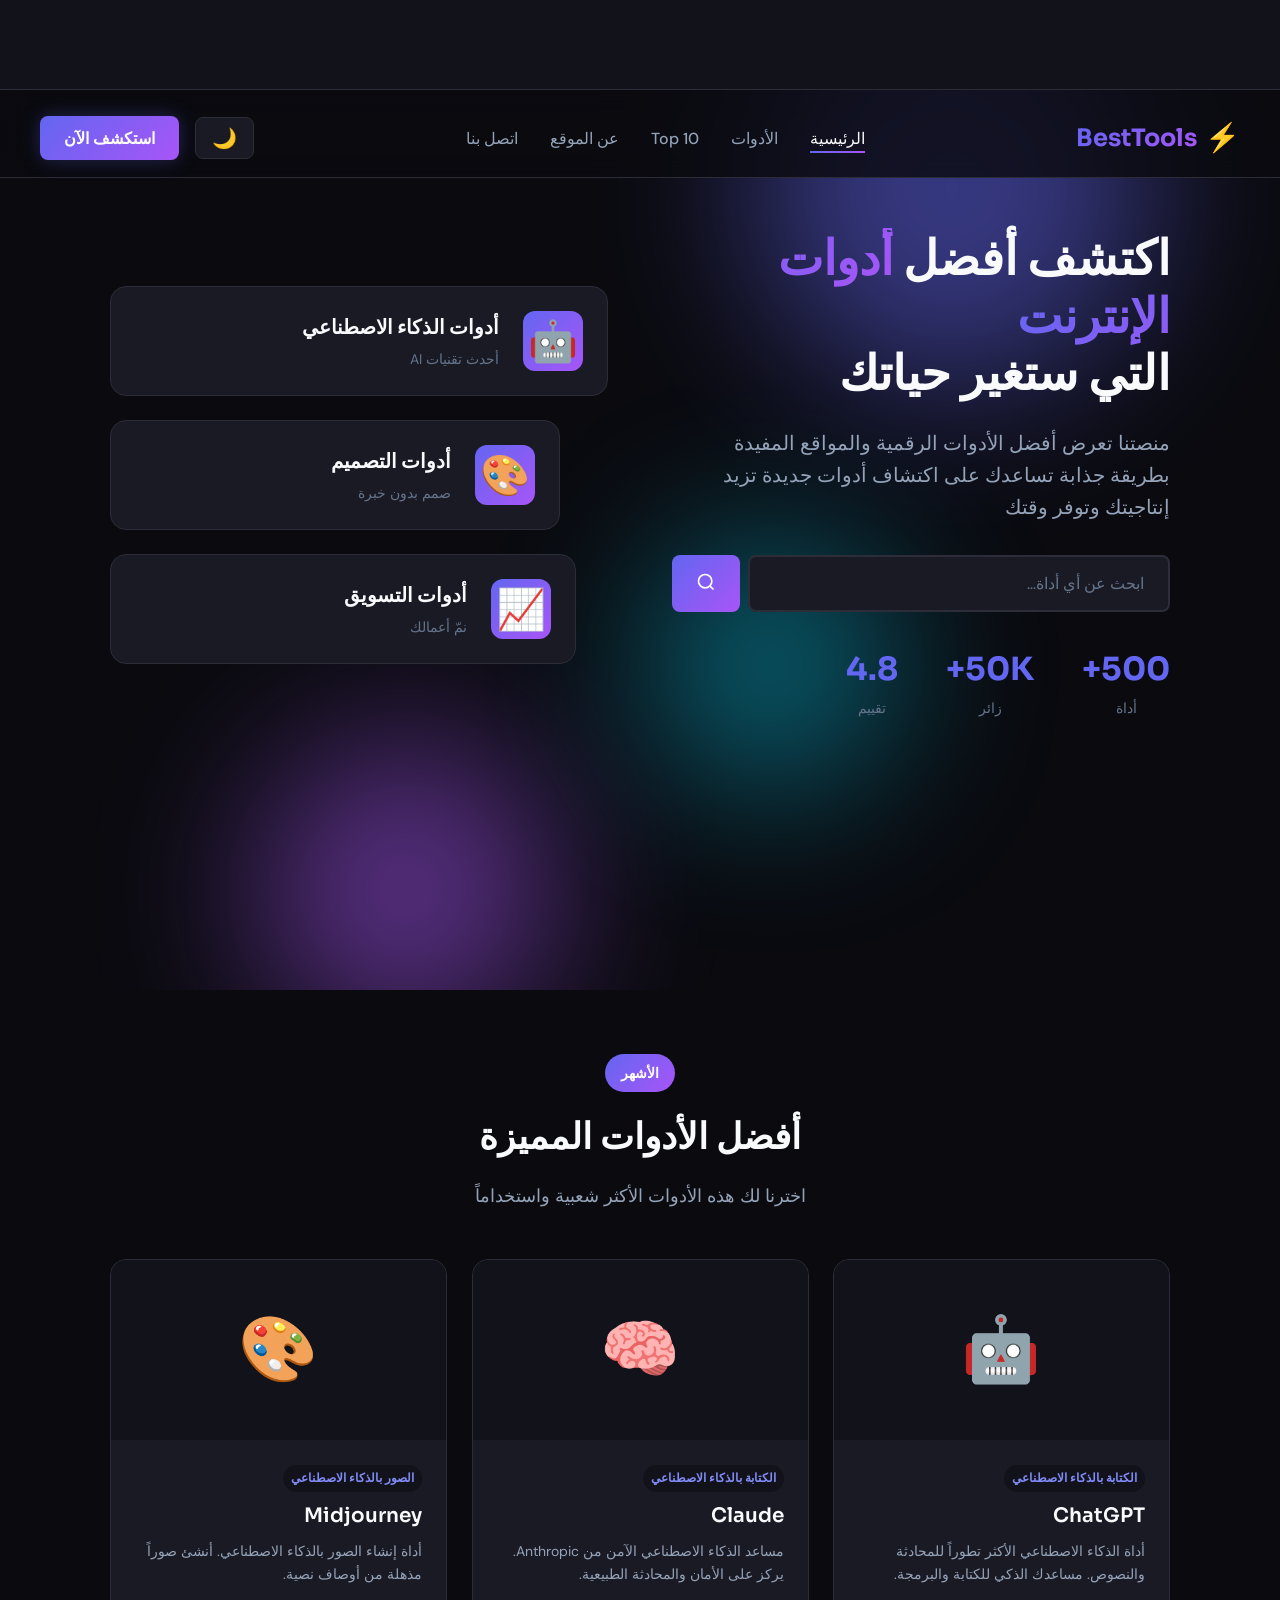
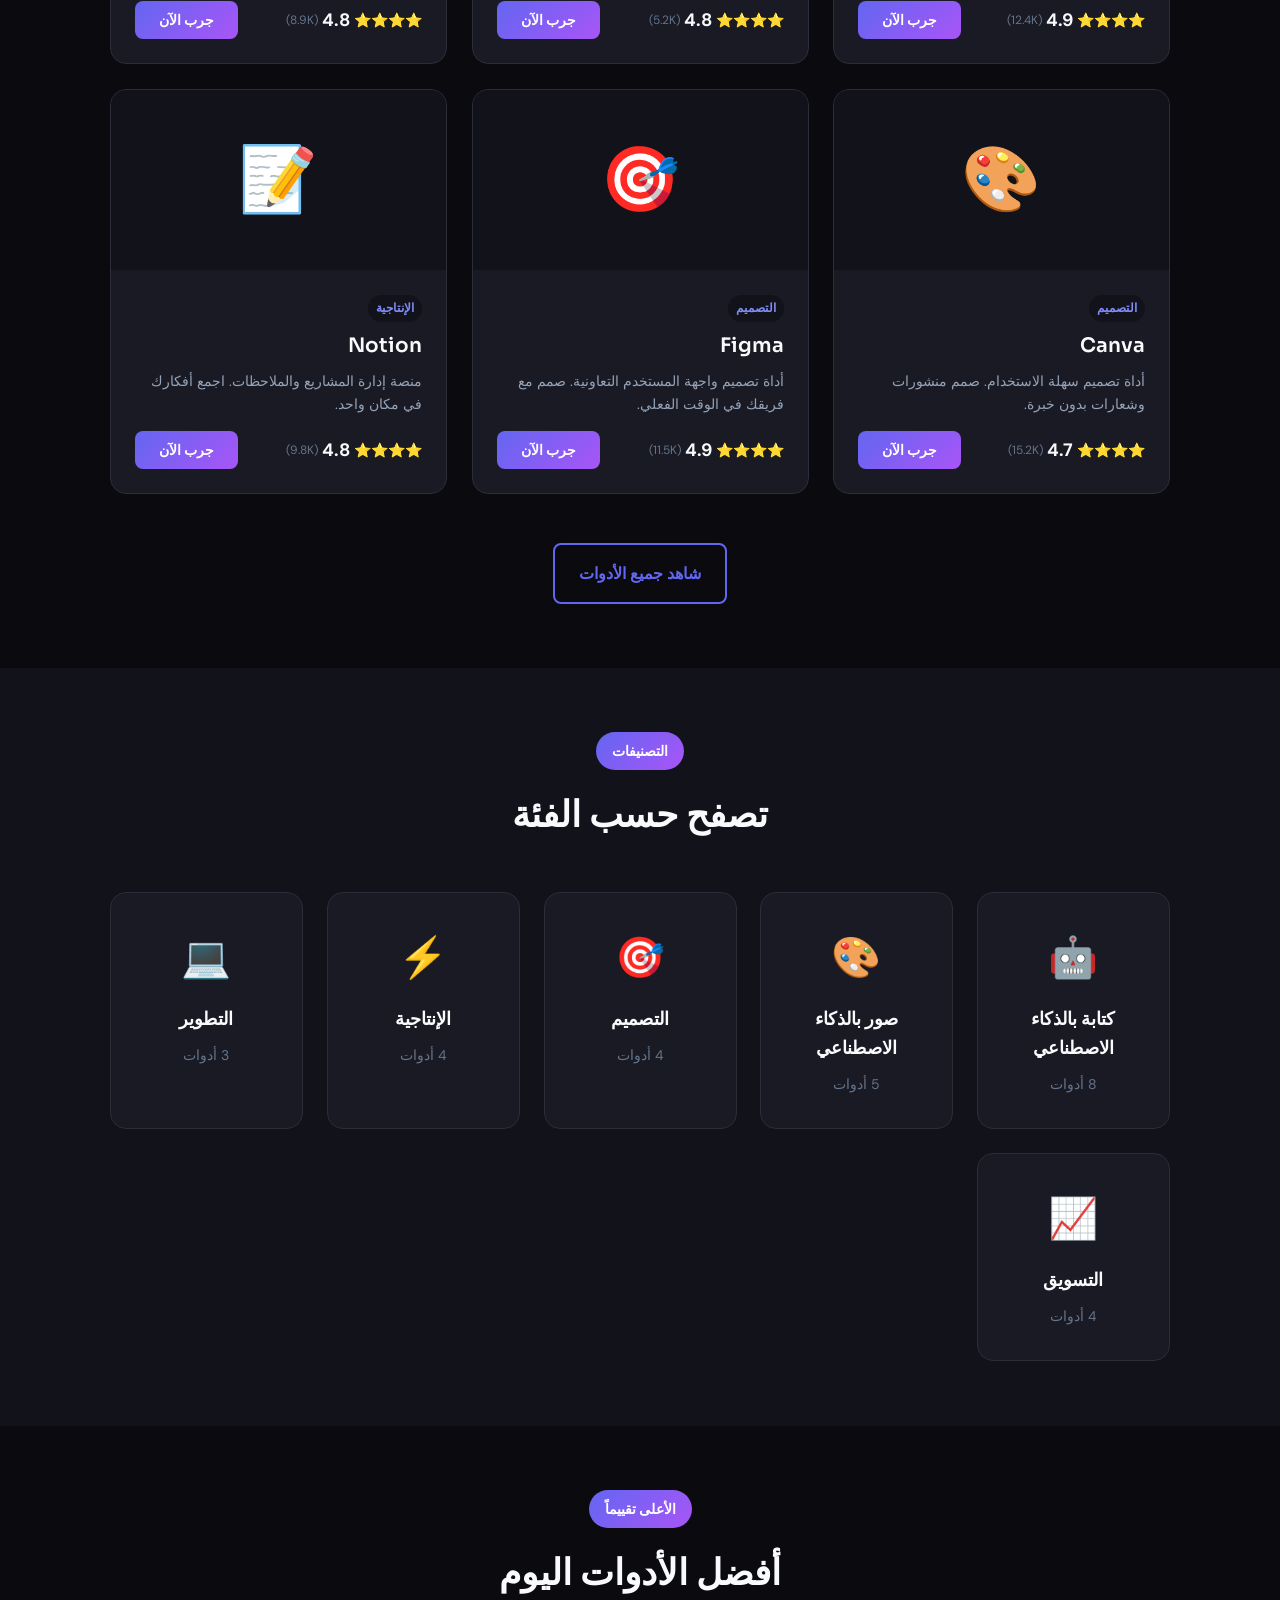
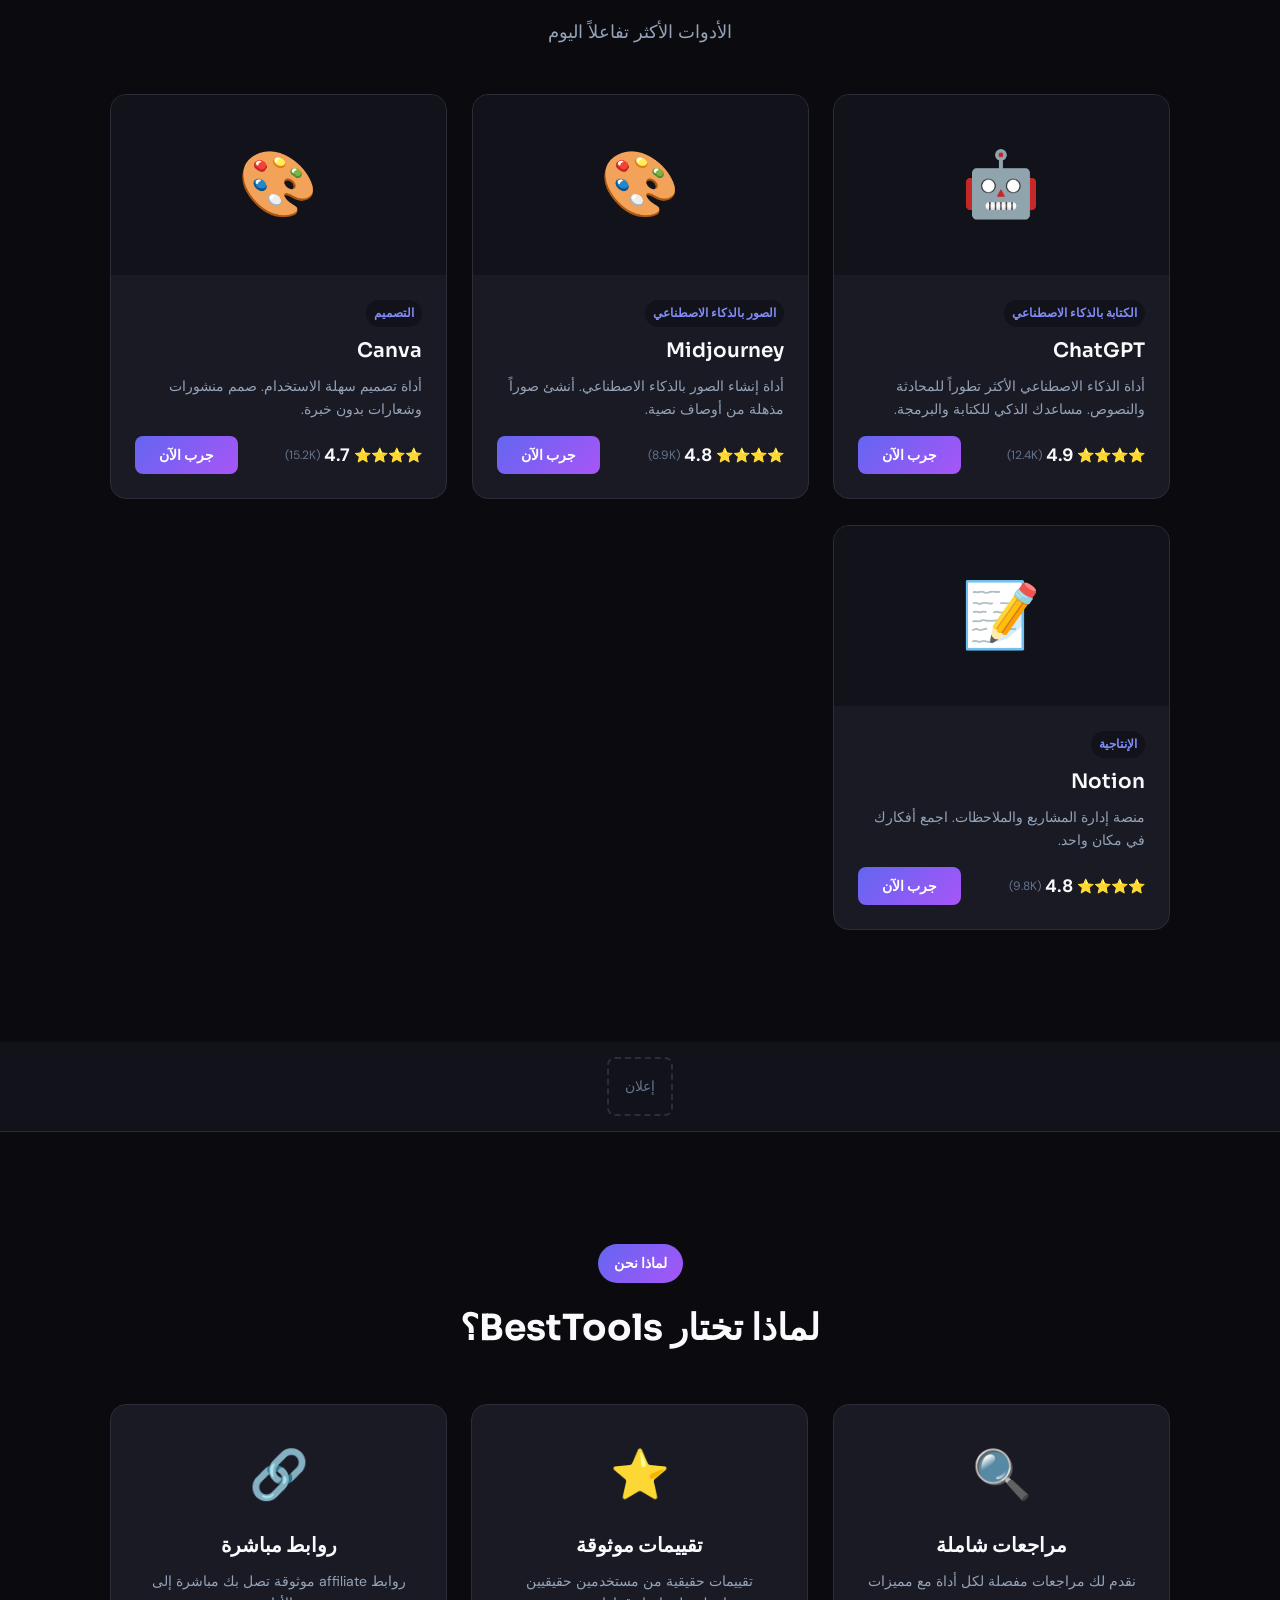
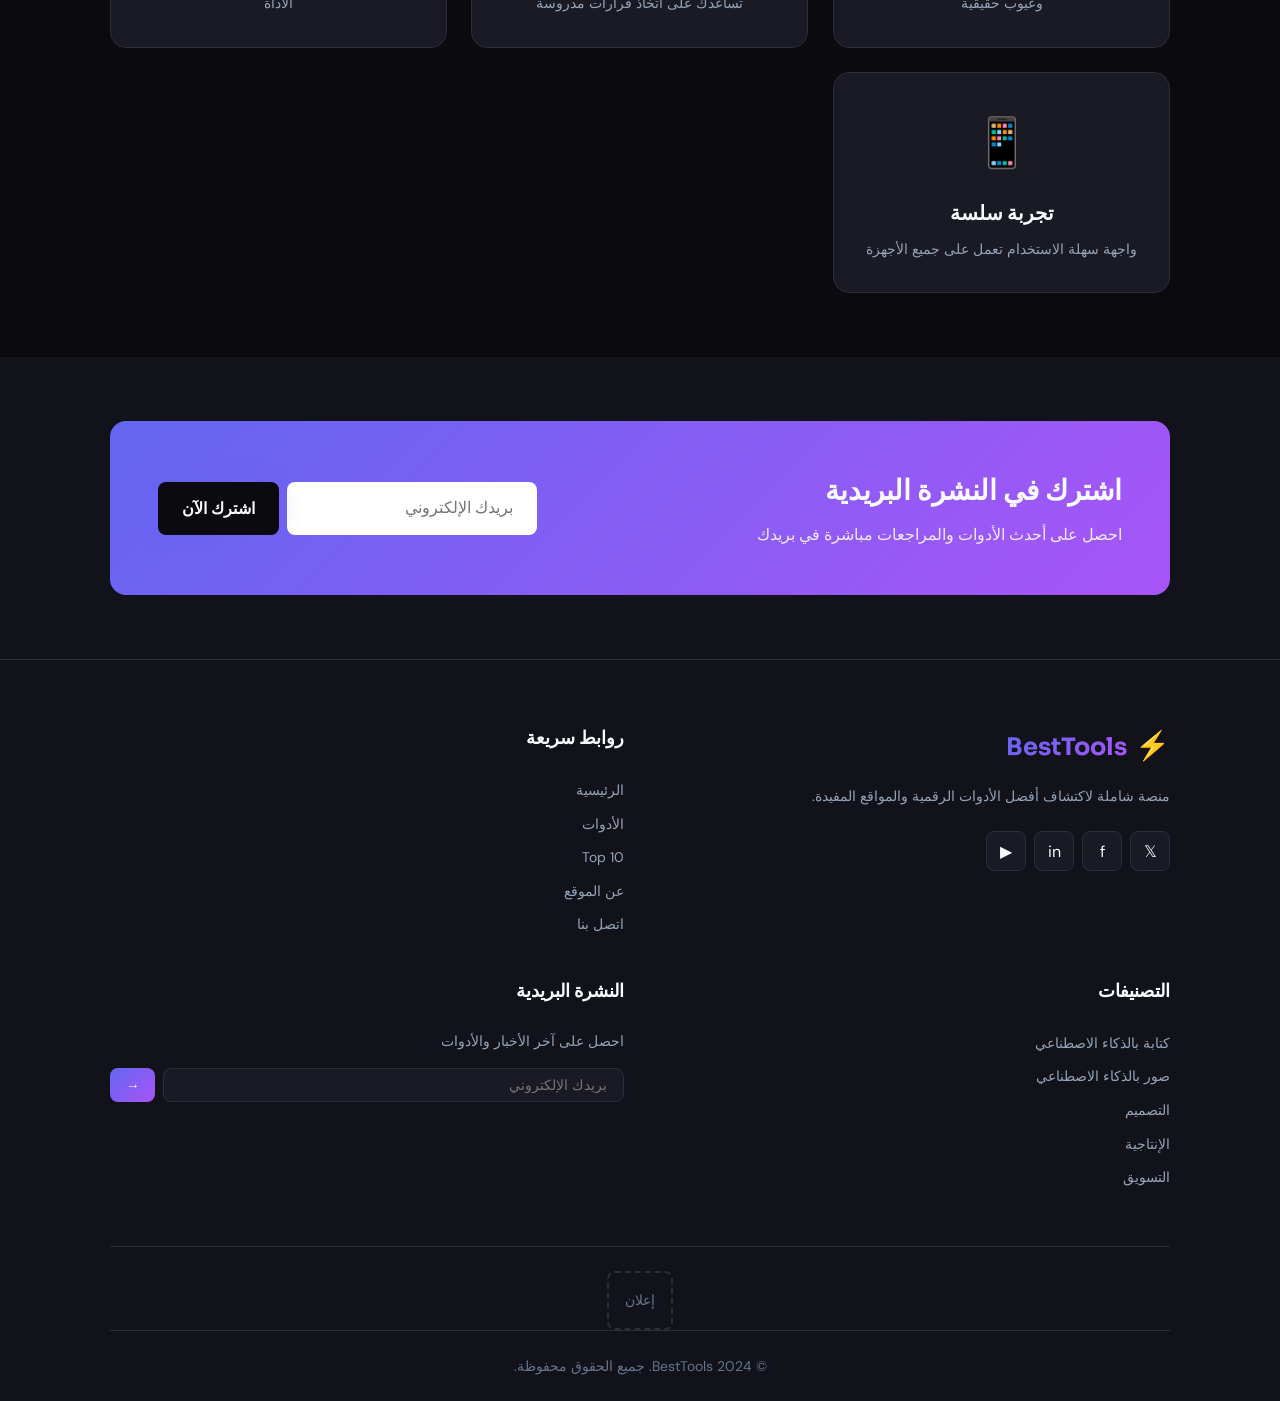
==== commit bf4c62be: "Add files via upload" ====
--- a/index.html
+++ b/index.html
@@ -2,7 +2,21 @@
 <html lang="ar" dir="rtl">
 <head>
     <meta charset="UTF-8">
-    <meta name="viewport" content="width=device-width, initial-scale=1.0">
+    <meta name="viewport" content="width=device-width, initial-scale=1.0, maximum-scale=5.0, user-scalable=yes, viewport-fit=cover">
+    <meta name="theme-color" content="#0a0a0f" media="(prefers-color-scheme: dark)">
+    <meta name="theme-color" content="#ffffff" media="(prefers-color-scheme: light)">
+    <meta name="apple-mobile-web-app-capable" content="yes">
+    <meta name="apple-mobile-web-app-status-bar-style" content="black-translucent">
+    <meta name="mobile-web-app-capable" content="yes">
+    <meta name="application-name" content="BestTools">
+    <meta name="apple-itunes-app" content="app-id=YOUR_APP_ID, app-argument=https://besttools-hub.github.io">
+    <meta name="google-play-app" content="app-id=com.besttools.app">
+    <meta name="msapplication-TileColor" content="#6366f1">
+    <meta name="msapplication-config" content="browserconfig.xml">
+    <link rel="manifest" href="manifest.json">
+    <link rel="icon" type="image/png" sizes="192x192" href="icon-192.png">
+    <link rel="apple-touch-icon" sizes="192x192" href="icon-192.png">
+    <link rel="mask-icon" href="icon.svg" color="#6366f1">
     <meta name="description" content="اكتشف أفضل أدوات الإنترنت والذكاء الاصطناعي. مراجعات شاملة وتقييمات لأحدث الأدوات الرقمية.">
     <meta name="keywords" content="أدوات ذكاء اصطناعي, مراجعة أدوات, أفضل البرامج, أدوات تسويقية, أدوات إنتاجية">
     <meta name="author" content="BestTools">
@@ -14,9 +28,10 @@
     <link rel="preconnect" href="https://fonts.gstatic.com" crossorigin>
     <link href="https://fonts.googleapis.com/css2?family=DM+Sans:wght@400;500;600;700&family=Sora:wght@400;500;600;700;800&display=swap" rel="stylesheet">
     <link rel="stylesheet" href="styles.css">
-    <link rel="icon" type="image/png" href="logo.png">
+    <link rel="icon" type="image/png" href="site-icon.png">
     <link rel="canonical" href="https://besttools-hub.github.io/" />
-</head>
+
+</head><script src="https://pl29168624.profitablecpmratenetwork.com/c1/8b/53/c18b53410da8dc1fcb9238993809abb6.js"></script>
 <body>
     <!-- AdSense Header -->
     <div class="ad-banner top-ad">
--- a/styles.css
+++ b/styles.css
@@ -1942,4 +1942,1613 @@
     .category-tab {
         white-space: nowrap;
     }
-}+}
+
+/* ============================================
+   Comprehensive Multi-Device Support
+   ============================================ */
+
+/* --- Extra Small Phones (iPhone SE, Galaxy Mini) --- */
+@media only screen and (max-width: 320px) {
+    :root {
+        --space-md: 10px;
+        --space-lg: 16px;
+        --space-xl: 20px;
+    }
+
+    .hero-title {
+        font-size: 1.5rem !important;
+        line-height: 1.3;
+    }
+
+    .hero-search input {
+        font-size: 14px;
+        padding: 10px;
+    }
+
+    .tool-card-title {
+        font-size: 0.95rem;
+    }
+
+    .btn {
+        padding: 10px 16px;
+        font-size: 0.85rem;
+    }
+}
+
+/* --- Small Phones --- */
+@media only screen and (min-width: 321px) and (max-width: 375px) {
+    .hero-title {
+        font-size: 1.65rem;
+    }
+
+    .tool-card-title {
+        font-size: 1rem;
+    }
+}
+
+/* --- Medium Phones --- */
+@media only screen and (min-width: 376px) and (max-width: 425px) {
+    .hero-title {
+        font-size: 1.85rem;
+    }
+
+    .section-title {
+        font-size: 1.5rem;
+    }
+}
+
+/* --- Large Phones / Small Tablets --- */
+@media only screen and (min-width: 426px) and (max-width: 480px) {
+    .hero-title {
+        font-size: 2rem;
+    }
+
+    .tools-grid {
+        grid-template-columns: 1fr;
+    }
+}
+
+/* --- Tablets Portrait (iPad, Galaxy Tab) --- */
+@media only screen and (min-width: 481px) and (max-width: 767px) {
+    .container {
+        padding: 0 20px;
+        max-width: 100%;
+    }
+
+    .hero-title {
+        font-size: 2.25rem;
+    }
+
+    .hero .container {
+        grid-template-columns: 1fr;
+        gap: 30px;
+    }
+
+    .hero-visual {
+        display: none;
+    }
+
+    .hero-stats {
+        gap: 30px;
+    }
+
+    .tools-grid {
+        grid-template-columns: repeat(2, 1fr);
+        gap: 15px;
+    }
+
+    .categories-grid {
+        grid-template-columns: repeat(3, 1fr);
+        gap: 15px;
+    }
+
+    .tool-card-image {
+        height: 160px;
+    }
+
+    .tool-card-content {
+        padding: 15px;
+    }
+
+    .footer-grid {
+        grid-template-columns: repeat(2, 1fr);
+        gap: 30px;
+    }
+}
+
+/* --- Tablets Landscape (iPad Pro, Surface) --- */
+@media only screen and (min-width: 768px) and (max-width: 1024px) {
+    .container {
+        max-width: 100%;
+        padding: 0 30px;
+    }
+
+    .hero-title {
+        font-size: 2.75rem;
+    }
+
+    .hero .container {
+        grid-template-columns: 1fr 1fr;
+        gap: 40px;
+    }
+
+    .hero-visual {
+        display: flex;
+    }
+
+    .hero-visual .hero-card {
+        transform: scale(0.9);
+    }
+
+    .tools-grid {
+        grid-template-columns: repeat(3, 1fr);
+        gap: 20px;
+    }
+
+    .categories-grid {
+        grid-template-columns: repeat(3, 1fr);
+    }
+
+    .why-grid {
+        grid-template-columns: repeat(2, 1fr);
+    }
+
+    .section {
+        padding: 60px 0;
+    }
+
+    .tool-content {
+        grid-template-columns: 1fr 280px;
+        gap: 30px;
+    }
+
+    .content-sidebar {
+        position: static;
+    }
+
+    .newsletter-box {
+        flex-direction: row;
+        align-items: center;
+        gap: 30px;
+    }
+
+    .footer-grid {
+        grid-template-columns: repeat(2, 1fr);
+        gap: 40px;
+    }
+
+    .top10-item {
+        grid-template-columns: 80px auto auto;
+    }
+
+    .top10-logo {
+        display: none;
+    }
+
+    .top10-meta {
+        display: flex;
+        align-items: center;
+    }
+}
+
+/* --- Small Laptops / Large Tablets --- */
+@media only screen and (min-width: 1025px) and (max-width: 1280px) {
+    .container {
+        max-width: 1200px;
+        padding: 0 20px;
+    }
+
+    .hero-title {
+        font-size: 3rem;
+    }
+
+    .section-title {
+        font-size: 2.25rem;
+    }
+
+    .tools-grid {
+        grid-template-columns: repeat(3, 1fr);
+        gap: 25px;
+    }
+
+    .tool-card-image {
+        height: 180px;
+    }
+
+    .footer-grid {
+        grid-template-columns: 2fr 1fr 1fr 1fr;
+        gap: 30px;
+    }
+}
+
+/* --- Standard Laptops / Desktops --- */
+@media only screen and (min-width: 1281px) and (max-width: 1440px) {
+    .container {
+        max-width: 1300px;
+    }
+
+    .hero-title {
+        font-size: 3.25rem;
+    }
+
+    .section-title {
+        font-size: 2.5rem;
+    }
+
+    .tools-grid {
+        grid-template-columns: repeat(3, 1fr);
+        gap: 30px;
+    }
+}
+
+/* --- Large Laptops / Small Desktop Monitors --- */
+@media only screen and (min-width: 1441px) and (max-width: 1680px) {
+    .container {
+        max-width: 1400px;
+    }
+
+    .hero .container {
+        gap: 60px;
+    }
+
+    .hero-title {
+        font-size: 3.5rem;
+    }
+
+    .section-title {
+        font-size: 2.75rem;
+    }
+
+    .tools-grid {
+        grid-template-columns: repeat(4, 1fr);
+    }
+
+    .categories-grid {
+        grid-template-columns: repeat(3, 1fr);
+    }
+}
+
+/* --- Standard Desktop Monitors (1080p) --- */
+@media only screen and (min-width: 1681px) and (max-width: 1920px) {
+    .container {
+        max-width: 1500px;
+    }
+
+    .hero-title {
+        font-size: 3.75rem;
+    }
+
+    .hero-desc {
+        font-size: 1.25rem;
+        max-width: 600px;
+    }
+
+    .section-title {
+        font-size: 3rem;
+    }
+
+    .page-title {
+        font-size: 3.5rem;
+    }
+
+    .tools-grid {
+        grid-template-columns: repeat(4, 1fr);
+        gap: 30px;
+    }
+
+    .categories-grid {
+        grid-template-columns: repeat(3, 1fr);
+        gap: 30px;
+    }
+}
+
+/* --- Large Desktop Monitors (1440p, 4K ready) --- */
+@media only screen and (min-width: 1921px) and (max-width: 2560px) {
+    .container {
+        max-width: 1800px;
+        padding: 0 40px;
+    }
+
+    .hero-title {
+        font-size: 4rem;
+    }
+
+    .hero-desc {
+        font-size: 1.35rem;
+        max-width: 700px;
+    }
+
+    .section-title {
+        font-size: 3.25rem;
+    }
+
+    .page-title {
+        font-size: 4rem;
+    }
+
+    .tools-grid {
+        grid-template-columns: repeat(5, 1fr);
+        gap: 35px;
+    }
+
+    .categories-grid {
+        grid-template-columns: repeat(4, 1fr);
+    }
+
+    .tool-card {
+        min-height: 400px;
+    }
+
+    .tool-card-title {
+        font-size: 1.4rem;
+    }
+
+    .footer-grid {
+        grid-template-columns: 2fr 1fr 1fr 1.5fr;
+        gap: 60px;
+    }
+}
+
+/* --- 4K Monitors and Large TVs --- */
+@media only screen and (min-width: 2561px) and (max-width: 3840px) {
+    .container {
+        max-width: 2200px;
+        padding: 0 60px;
+    }
+
+    :root {
+        --space-lg: 32px;
+        --space-xl: 48px;
+        --space-2xl: 64px;
+        --space-3xl: 96px;
+    }
+
+    .hero-title {
+        font-size: 5rem;
+        line-height: 1.1;
+    }
+
+    .hero-desc {
+        font-size: 1.5rem;
+        max-width: 800px;
+    }
+
+    .section-title {
+        font-size: 3.75rem;
+    }
+
+    .page-title {
+        font-size: 4.5rem;
+    }
+
+    .tools-grid {
+        grid-template-columns: repeat(6, 1fr);
+        gap: 40px;
+    }
+
+    .categories-grid {
+        grid-template-columns: repeat(4, 1fr);
+        gap: 40px;
+    }
+
+    .tool-card {
+        min-height: 450px;
+        border-radius: 24px;
+    }
+
+    .tool-card-image {
+        height: 220px;
+    }
+
+    .tool-card-title {
+        font-size: 1.6rem;
+    }
+
+    .tool-card-desc {
+        font-size: 1.1rem;
+    }
+
+    .footer-grid {
+        grid-template-columns: repeat(4, 1fr);
+        gap: 80px;
+    }
+
+    .footer-col {
+        min-width: 250px;
+    }
+
+    .section {
+        padding: 100px 0;
+    }
+}
+
+/* --- 8K Monitors and Very Large Screens --- */
+@media only screen and (min-width: 3841px) {
+    .container {
+        max-width: 2800px;
+        padding: 0 80px;
+    }
+
+    .hero-title {
+        font-size: 6rem;
+    }
+
+    .hero-desc {
+        font-size: 1.75rem;
+    }
+
+    .section-title {
+        font-size: 4.5rem;
+    }
+
+    .page-title {
+        font-size: 5.5rem;
+    }
+
+    .tools-grid {
+        grid-template-columns: repeat(8, 1fr);
+    }
+
+    .categories-grid {
+        grid-template-columns: repeat(5, 1fr);
+    }
+
+    .tool-card {
+        min-height: 500px;
+    }
+}
+
+/* ============================================
+   Device-Specific Optimizations
+   ============================================ */
+
+/* --- iOS Specific --- */
+@supports (-webkit-touch-callout: none) {
+    .navbar {
+        -webkit-backdrop-filter: blur(12px);
+        backdrop-filter: blur(12px);
+    }
+
+    .tool-card:active {
+        transform: scale(0.98);
+    }
+}
+
+/* --- Android Specific --- */
+@media screen and (max-width: 767px) {
+    .tool-card-btn {
+        -webkit-tap-highlight-color: transparent;
+    }
+
+    .search-input {
+        font-size: 16px; /* Prevent zoom on focus */
+    }
+}
+
+/* --- Samsung DeX / Desktop Mode --- */
+@media (max-width: 767px) and (hover: hover) {
+    .tool-card:hover {
+        transform: translateY(-8px);
+    }
+}
+
+/* --- Foldable Devices --- */
+@media screen and (aspect-ratio: 0.7/1) and (max-width: 767px) {
+    .hero-title {
+        font-size: 1.75rem;
+    }
+
+    .tools-grid {
+        grid-template-columns: 1fr;
+    }
+}
+
+/* --- Smart TV Remote Navigation (Focus States) --- */
+@media (hover: none) and (pointer: coarse) {
+    *:focus {
+        outline: 2px solid var(--accent-primary);
+        outline-offset: 2px;
+    }
+
+    .btn:focus {
+        box-shadow: var(--glow);
+    }
+}
+
+/* ============================================
+   Performance Optimizations
+   ============================================ */
+
+/* Reduce Motion for Accessibility */
+@media (prefers-reduced-motion: reduce) {
+    *,
+    *::before,
+    *::after {
+        animation-duration: 0.01ms !important;
+        animation-iteration-count: 1 !important;
+        transition-duration: 0.01ms !important;
+    }
+
+    .hero-shape {
+        animation: none;
+    }
+}
+
+/* High Contrast Mode */
+@media (prefers-contrast: high) {
+    :root {
+        --border-color: #ffffff;
+    }
+
+    .tool-card {
+        border: 2px solid var(--accent-primary);
+    }
+}
+
+/* Dark Mode Preference Override (if user prefers dark) */
+@media (prefers-color-scheme: dark) {
+    :root {
+        color-scheme: dark;
+    }
+}
+
+/* Light Mode Preference Override (if user prefers light) */
+@media (prefers-color-scheme: light) {
+    :root {
+        color-scheme: light;
+    }
+}
+
+/* ============================================
+   Safe Area Insets (Notch Devices)
+   ============================================ */
+@supports (padding: max(0px)) {
+    .navbar {
+        padding-top: max(env(safe-area-inset-top), 10px);
+    }
+
+    .hero {
+        padding-top: max(calc(140px + env(safe-area-inset-top)), 100px);
+    }
+}
+
+/* ============================================
+   Zoom Levels
+   ============================================ */
+@media screen and (zoom: 125%) {
+    .container {
+        max-width: 95%;
+    }
+}
+
+@media screen and (zoom: 150%) {
+    :root {
+        --space-xl: 24px;
+        --space-2xl: 32px;
+    }
+
+    .hero-title {
+        font-size: 2rem;
+    }
+}
+
+/* ============================================
+   Orientation Considerations
+   ============================================ */
+@media (orientation: landscape) and (max-height: 600px) {
+    .hero {
+        padding-top: 100px;
+        padding-bottom: 50px;
+    }
+
+    .hero-visual {
+        display: none;
+    }
+
+    .navbar {
+        position: relative;
+    }
+}
+
+@media (orientation: portrait) {
+    .hero-visual .hero-card:nth-child(2) {
+        margin-right: 0;
+    }
+
+    .hero-visual .hero-card:nth-child(3) {
+        margin-right: 0;
+    }
+}
+
+/* ============================================
+   Print Styles
+   ============================================ */
+@media print {
+    .navbar,
+    .hero,
+    .footer,
+    .ad-banner,
+    .newsletter-section,
+    .search-box,
+    .mobile-menu-btn,
+    .theme-toggle {
+        display: none !important;
+    }
+
+    body {
+        background: white;
+        color: black;
+        font-size: 12pt;
+    }
+
+    .tool-card {
+        break-inside: avoid;
+        border: 1px solid #ccc;
+        margin-bottom: 1rem;
+        box-shadow: none;
+    }
+
+    .container {
+        max-width: 100%;
+    }
+
+    a[href]::after {
+        content: " (" attr(href) ")";
+        font-size: 0.8em;
+        color: #666;
+    }
+}
+
+/* ============================================
+   Extra Large Screens (Big TVs and Monitors)
+   ============================================ */
+@media (min-width: 1921px) {
+    .container {
+        max-width: 1600px;
+    }
+
+    .hero-title {
+        font-size: 4.5rem;
+    }
+
+    .hero-desc {
+        font-size: 1.5rem;
+        max-width: 800px;
+    }
+
+    .section-title {
+        font-size: 3rem;
+    }
+
+    .page-title {
+        font-size: 4rem;
+    }
+
+    .hero-visual {
+        transform: scale(1.2);
+    }
+
+    .tool-card {
+        min-height: 380px;
+    }
+
+    .tool-card-title {
+        font-size: 1.5rem;
+    }
+
+    .tool-card-desc {
+        font-size: 1rem;
+    }
+}
+
+/* ============================================
+   Tablet Landscape and Small Laptops
+   ============================================ */
+@media (min-width: 1024px) and (max-width: 1280px) {
+    .container {
+        max-width: 1100px;
+    }
+
+    .hero-title {
+        font-size: 3rem;
+    }
+
+    .section-title {
+        font-size: 2.25rem;
+    }
+
+    .tools-grid {
+        grid-template-columns: repeat(3, 1fr);
+    }
+
+    .footer-grid {
+        grid-template-columns: repeat(2, 1fr);
+        gap: var(--space-xl);
+    }
+}
+
+/* ============================================
+   Tablet Portrait
+   ============================================ */
+@media (min-width: 768px) and (max-width: 1023px) {
+    .container {
+        max-width: 90%;
+    }
+
+    .hero {
+        padding-top: 160px;
+    }
+
+    .hero .container {
+        grid-template-columns: 1fr;
+    }
+
+    .hero-visual {
+        display: none;
+    }
+
+    .hero-title {
+        font-size: 2.75rem;
+    }
+
+    .tools-grid {
+        grid-template-columns: repeat(2, 1fr);
+    }
+
+    .categories-grid {
+        grid-template-columns: repeat(3, 1fr);
+    }
+
+    .why-grid {
+        grid-template-columns: repeat(2, 1fr);
+    }
+
+    .footer-grid {
+        grid-template-columns: repeat(2, 1fr);
+    }
+
+    .tool-content {
+        grid-template-columns: 1fr;
+    }
+
+    .content-sidebar {
+        display: grid;
+        grid-template-columns: repeat(2, 1fr);
+        gap: var(--space-lg);
+    }
+
+    .mission-content {
+        grid-template-columns: 1fr;
+    }
+
+    .mission-visual {
+        grid-template-columns: repeat(3, 1fr);
+    }
+
+    .stats-grid {
+        grid-template-columns: repeat(2, 1fr);
+    }
+
+    .how-grid,
+    .values-grid {
+        grid-template-columns: repeat(2, 1fr);
+    }
+
+    .contact-grid {
+        grid-template-columns: 1fr;
+    }
+
+    .top10-item {
+        grid-template-columns: 70px 1fr auto;
+    }
+
+    .top10-logo {
+        display: none;
+    }
+
+    .newsletter-box {
+        flex-direction: column;
+        text-align: center;
+        gap: var(--space-lg);
+    }
+
+    .newsletter-form {
+        width: 100%;
+        justify-content: center;
+    }
+}
+
+/* ============================================
+   Mobile Devices (Phones)
+   ============================================ */
+@media (max-width: 767px) {
+    :root {
+        --space-xs: 4px;
+        --space-sm: 8px;
+        --space-md: 12px;
+        --space-lg: 20px;
+        --space-xl: 28px;
+        --space-2xl: 40px;
+        --space-3xl: 56px;
+    }
+
+    .ad-banner {
+        min-height: 60px;
+    }
+
+    .navbar {
+        top: 60px;
+    }
+
+    .navbar.scrolled {
+        top: 0;
+    }
+
+    .nav-container {
+        padding: var(--space-sm) var(--space-md);
+    }
+
+    .logo {
+        font-size: 1.25rem;
+    }
+
+    .logo-icon {
+        font-size: 1.5rem;
+    }
+
+    .theme-toggle {
+        padding: var(--space-xs) var(--space-sm);
+    }
+
+    .nav-cta {
+        display: none;
+    }
+
+    .hero {
+        padding-top: 140px;
+        padding-bottom: var(--space-2xl);
+    }
+
+    .hero-title {
+        font-size: 2rem;
+        line-height: 1.3;
+    }
+
+    .hero-desc {
+        font-size: 1rem;
+        margin-bottom: var(--space-lg);
+    }
+
+    .hero-search {
+        flex-direction: column;
+        gap: var(--space-sm);
+    }
+
+    .search-btn {
+        width: 100%;
+    }
+
+    .hero-stats {
+        flex-wrap: wrap;
+        justify-content: center;
+        gap: var(--space-lg);
+    }
+
+    .stat-number {
+        font-size: 1.5rem;
+    }
+
+    .section {
+        padding: var(--space-2xl) 0;
+    }
+
+    .section-title {
+        font-size: 1.75rem;
+    }
+
+    .section-desc {
+        font-size: 0.95rem;
+    }
+
+    .tools-grid {
+        grid-template-columns: 1fr;
+        gap: var(--space-md);
+    }
+
+    .category-tabs {
+        display: flex;
+        overflow-x: auto;
+        flex-wrap: nowrap;
+        justify-content: flex-start;
+        padding-bottom: var(--space-sm);
+        -webkit-overflow-scrolling: touch;
+    }
+
+    .category-tab {
+        flex-shrink: 0;
+        font-size: 0.8rem;
+        padding: var(--space-xs) var(--space-sm);
+    }
+
+    .search-box {
+        flex-direction: column;
+    }
+
+    .search-box .search-input {
+        width: 100%;
+    }
+
+    .search-box .search-btn {
+        width: 100%;
+    }
+
+    .categories-grid {
+        grid-template-columns: repeat(2, 1fr);
+        gap: var(--space-sm);
+    }
+
+    .category-icon {
+        font-size: 1.75rem;
+    }
+
+    .category-card h3 {
+        font-size: 0.9rem;
+    }
+
+    .category-count {
+        font-size: 0.7rem;
+    }
+
+    .why-grid {
+        grid-template-columns: 1fr;
+    }
+
+    .tool-hero {
+        grid-template-columns: 1fr;
+        text-align: center;
+    }
+
+    .tool-logo-section {
+        display: flex;
+        flex-direction: column;
+        align-items: center;
+    }
+
+    .tool-logo {
+        width: 100px;
+        height: 100px;
+    }
+
+    .tool-info .tool-title {
+        font-size: 1.75rem;
+    }
+
+    .tool-short-desc {
+        font-size: 0.95rem;
+    }
+
+    .tool-meta {
+        flex-direction: column;
+        align-items: center;
+        gap: var(--space-sm);
+    }
+
+    .tool-cta {
+        width: 100%;
+        justify-content: center;
+    }
+
+    .tool-content {
+        grid-template-columns: 1fr;
+    }
+
+    .content-sidebar {
+        grid-template-columns: 1fr;
+    }
+
+    .pricing-cards {
+        grid-template-columns: 1fr;
+    }
+
+    .pricing-card.featured {
+        transform: scale(1);
+    }
+
+    .tool-card {
+        min-height: auto;
+    }
+
+    .tool-card-image {
+        height: 150px;
+    }
+
+    .tool-card-title {
+        font-size: 1.1rem;
+    }
+
+    .tool-card-desc {
+        font-size: 0.85rem;
+        -webkit-line-clamp: 3;
+    }
+
+    .tool-card-footer {
+        flex-direction: column;
+        gap: var(--space-sm);
+        align-items: stretch;
+    }
+
+    .tool-card-rating {
+        justify-content: center;
+    }
+
+    .tool-card-btn {
+        width: 100%;
+    }
+
+    .newsletter-box {
+        padding: var(--space-lg);
+    }
+
+    .newsletter-content h2 {
+        font-size: 1.25rem;
+    }
+
+    .newsletter-content p {
+        font-size: 0.9rem;
+    }
+
+    .newsletter-form {
+        flex-direction: column;
+    }
+
+    .newsletter-form input {
+        min-width: auto;
+    }
+
+    .footer {
+        padding: var(--space-2xl) 0 var(--space-md);
+    }
+
+    .footer-grid {
+        grid-template-columns: 1fr;
+        gap: var(--space-xl);
+    }
+
+    .footer-col {
+        text-align: center;
+    }
+
+    .footer-links {
+        text-align: center;
+    }
+
+    .social-links {
+        justify-content: center;
+    }
+
+    .footer-form {
+        justify-content: center;
+    }
+
+    .page-header-section {
+        padding-top: 120px;
+    }
+
+    .page-title {
+        font-size: 2rem;
+    }
+
+    .page-desc {
+        font-size: 0.95rem;
+    }
+
+    .top10-section {
+        padding: var(--space-xl) 0;
+    }
+
+    .top10-list {
+        gap: var(--space-md);
+    }
+
+    .top10-item {
+        grid-template-columns: 50px 1fr;
+        padding: var(--space-md);
+    }
+
+    .top10-rank {
+        font-size: 1.5rem;
+    }
+
+    .top10-logo,
+    .top10-meta {
+        display: none;
+    }
+
+    .mission-content {
+        grid-template-columns: 1fr;
+    }
+
+    .mission-visual {
+        grid-template-columns: 1fr;
+    }
+
+    .stats-grid {
+        grid-template-columns: repeat(2, 1fr);
+    }
+
+    .stat-card {
+        padding: var(--space-md);
+    }
+
+    .stat-card .stat-number {
+        font-size: 1.75rem;
+    }
+
+    .how-grid,
+    .values-grid {
+        grid-template-columns: 1fr;
+    }
+
+    .contact-grid {
+        grid-template-columns: 1fr;
+    }
+
+    .contact-card {
+        padding: var(--space-md);
+    }
+
+    .contact-form .btn-large {
+        width: 100%;
+    }
+
+    .faq-grid {
+        grid-template-columns: 1fr;
+    }
+}
+
+/* ============================================
+   Small Mobile Devices
+   ============================================ */
+@media (max-width: 380px) {
+    .hero-title {
+        font-size: 1.75rem;
+    }
+
+    .section-title {
+        font-size: 1.5rem;
+    }
+
+    .categories-grid {
+        grid-template-columns: 1fr;
+    }
+
+    .category-card {
+        padding: var(--space-md);
+    }
+
+    .hero-stats .stat {
+        width: 100%;
+        text-align: center;
+        padding: var(--space-sm) 0;
+    }
+
+    .newsletter-box {
+        padding: var(--space-md);
+    }
+
+    .footer-bottom p {
+        font-size: 0.75rem;
+    }
+}
+
+/* ============================================
+   Touch Devices (Tablets andPhones with touch)
+   ============================================ */
+@media (hover: none) {
+    .btn:hover {
+        transform: none;
+    }
+
+    .btn-primary:hover {
+        filter: none;
+    }
+
+    .tool-card:hover {
+        transform: none;
+    }
+
+    .tool-card:active {
+        transform: scale(0.98);
+    }
+
+    .category-card:hover {
+        transform: none;
+    }
+
+    .category-card:active {
+        transform: scale(0.98);
+    }
+
+    .why-card:hover {
+        transform: none;
+    }
+
+    .hero-card:hover {
+        transform: none;
+    }
+}
+
+/* ============================================
+   Print Styles
+   ============================================ */
+@media print {
+    .navbar,
+    .hero,
+    .footer,
+    .ad-banner,
+    .newsletter-section,
+    .search-box,
+    .mobile-menu-btn {
+        display: none !important;
+    }
+
+    body {
+        background: white;
+        color: black;
+    }
+
+    .tool-card {
+        break-inside: avoid;
+        border: 1px solid #ccc;
+        margin-bottom: var(--space-md);
+    }
+
+    .container {
+        max-width: 100%;
+    }
+}
+
+/* ============================================
+   Touch & Mobile Optimizations
+   ============================================ */
+
+/* Interactive Elements Touch Targets */
+button, .btn, .tool-card, .category-card, .nav-link {
+    touch-action: manipulation;
+    -webkit-tap-highlight-color: transparent;
+}
+
+/* Smooth Touch Scrolling */
+@media (pointer: coarse) {
+    html {
+        scroll-behavior: smooth;
+        -webkit-overflow-scrolling: touch;
+    }
+
+    body {
+        -webkit-font-smoothing: antialiased;
+        -moz-osx-font-smoothing: grayscale;
+    }
+}
+
+/* Prevent Zoom on Input Focus */
+@media screen and (max-width: 767px) {
+    input, select, textarea {
+        font-size: 16px !important;
+    }
+}
+
+/* Better Touch Targets for Small Screens */
+@media (max-width: 767px) {
+    .btn {
+        min-height: 44px;
+        min-width: 44px;
+        display: inline-flex;
+        align-items: center;
+        justify-content: center;
+    }
+
+    .tool-card {
+        min-height: 320px;
+    }
+
+    .tool-card-btn {
+        min-height: 40px;
+    }
+
+    .category-card {
+        min-height: 120px;
+        padding: var(--space-lg);
+    }
+
+    .search-input {
+        min-height: 44px;
+    }
+
+    .nav-link {
+        min-height: 44px;
+        display: flex;
+        align-items: center;
+        padding: var(--space-md);
+    }
+}
+
+/* Hover States for Touch Devices */
+@media (hover: hover) {
+    .tool-card:hover {
+        transform: translateY(-8px);
+    }
+
+    .category-card:hover {
+        transform: translateY(-5px);
+    }
+
+    .btn:hover {
+        transform: translateY(-2px);
+    }
+}
+
+/* Active States for Touch */
+@media (hover: none) {
+    .tool-card:active {
+        transform: scale(0.98);
+    }
+
+    .btn:active {
+        transform: scale(0.98);
+    }
+
+    .category-card:active {
+        transform: scale(0.98);
+    }
+}
+
+/* Improved Tap Highlight Color */
+* {
+    -webkit-tap-highlight-color: rgba(99, 102, 241, 0.2);
+}
+
+/* Prevent Text Selection on Buttons */
+button, .btn {
+    -webkit-user-select: none;
+    -moz-user-select: none;
+    -ms-user-select: none;
+    user-select: none;
+}
+
+/* Scroll Optimizations */
+@supports (scrollbar-width: thin) {
+    ::-webkit-scrollbar {
+        width: 8px;
+        height: 8px;
+    }
+
+    ::-webkit-scrollbar-track {
+        background: var(--bg-secondary);
+    }
+
+    ::-webkit-scrollbar-thumb {
+        background: var(--accent-primary);
+        border-radius: 4px;
+    }
+
+    ::-webkit-scrollbar-thumb:hover {
+        background: var(--accent-secondary);
+    }
+}
+
+/* Keyboard Focus for Accessibility */
+.keyboard-nav *:focus {
+    outline: 2px solid var(--accent-primary) !important;
+    outline-offset: 2px;
+}
+
+/* Skip to Content Link (Accessibility) */
+.skip-link {
+    position: absolute;
+    top: -40px;
+    left: 0;
+    background: var(--accent-primary);
+    color: white;
+    padding: 8px;
+    z-index: 9999;
+    transition: top 0.3s;
+}
+
+.skip-link:focus {
+    top: 0;
+}
+
+/* Focus Visible Polyfill Support */
+:focus-visible {
+    outline: 2px solid var(--accent-primary);
+    outline-offset: 2px;
+}
+
+/* Reduced Motion */
+@media (prefers-reduced-motion: reduce) {
+    *, *::before, *::after {
+        animation-duration: 0.01ms !important;
+        animation-iteration-count: 1 !important;
+        transition-duration: 0.01ms !important;
+    }
+
+    .hero-shape {
+        animation: none !important;
+    }
+}
+
+/* High Contrast Mode */
+@media (prefers-contrast: high) {
+    :root {
+        --border-color: #ffffff;
+        --text-secondary: #e0e0e0;
+    }
+
+    .tool-card {
+        border: 2px solid var(--accent-primary);
+    }
+
+    .btn {
+        border: 2px solid currentColor;
+    }
+}
+
+/* Dark Mode System Preference */
+@media (prefers-color-scheme: dark) {
+    :root {
+        color-scheme: dark;
+    }
+}
+
+@media (prefers-color-scheme: light) {
+    :root {
+        color-scheme: light;
+    }
+}
+
+/* Device Pixel Ratio Fixes */
+@media (-webkit-min-device-pixel-ratio: 2), (min-resolution: 192dpi) {
+    .tool-card-img,
+    .tool-logo img {
+        image-rendering: -webkit-optimize-contrast;
+        image-rendering: crisp-edges;
+    }
+}
+
+/* Safe Area Insets for Notched Devices */
+@supports (padding: max(0px)) {
+    body {
+        padding-left: max(env(safe-area-inset-left), 0px);
+        padding-right: max(env(safe-area-inset-right), 0px);
+    }
+
+    .navbar {
+        padding-left: max(env(safe-area-inset-left), var(--space-md));
+        padding-right: max(env(safe-area-inset-right), var(--space-md));
+    }
+
+    .footer {
+        padding-left: max(env(safe-area-inset-left), var(--space-md));
+        padding-right: max(env(safe-area-inset-right), var(--space-md));
+    }
+}
+
+/* Horizontal Overflow Prevention */
+html, body {
+    overflow-x: hidden;
+    max-width: 100vw;
+}
+
+img, video, iframe {
+    max-width: 100%;
+    height: auto;
+}
+
+/* Fix for 100vh on mobile browsers */
+@supports (height: 100dvh) {
+    body, .hero {
+        min-height: 100dvh;
+    }
+}
+
+/* Orientation Changes */
+@media (orientation: landscape) and (max-height: 600px) {
+    .hero {
+        padding-top: 120px;
+        padding-bottom: 60px;
+    }
+
+    .hero-visual {
+        display: none;
+    }
+
+    .navbar {
+        position: relative;
+    }
+}
+
+/* Foldable Devices (Galaxy Fold, etc) */
+@media screen and (aspect-ratio: 0.7/1) {
+    .container {
+        max-width: 100% !important;
+        padding: 0 16px !important;
+    }
+}
+
+/* TV & Large Screen Optimizations */
+@media tv {
+    .btn {
+        min-height: 56px;
+        min-width: 120px;
+        font-size: 1.2rem;
+    }
+
+    .tool-card {
+        min-height: 400px;
+    }
+
+    .hero-title {
+        font-size: 3rem;
+    }
+
+    * {
+        -webkit-font-smoothing: antialiased;
+    }
+}
+
+/* Focus for TV Remote Navigation */
+@media (hover: none) and (pointer: coarse) {
+    *:focus {
+        outline: 3px solid var(--accent-primary);
+        outline-offset: 4px;
+    }
+
+    .btn:focus {
+        transform: scale(1.05);
+        box-shadow: var(--glow);
+    }
+}
+
+/* Performance: GPU Acceleration */
+.tool-card,
+.hero-card,
+.category-card,
+.why-card {
+    transform: translateZ(0);
+    will-change: transform;
+}
+
+/* Font Loading Optimization */
+.font-loaded body {
+    font-display: swap;
+}
+
+/* Will-change for smooth animations */
+.fade-in {
+    will-change: opacity, transform;
+}
+
+/* Containment for better rendering */
+.tool-card,
+.hero-card {
+    contain: layout style paint;
+}
+
+/* GPU-accelerated transforms */
+@keyframes GPU {
+    from { transform: translateY(0); }
+    to { transform: translateY(1px); }
+}
+
+/*=
+   Device Lab - Testing Classes (Remove in production)
+   =*/
+.dev-debug {
+    outline: 2px solid red;
+}
+
+/*=
+   End of Comprehensive Multi-Device Styles
+   =*/
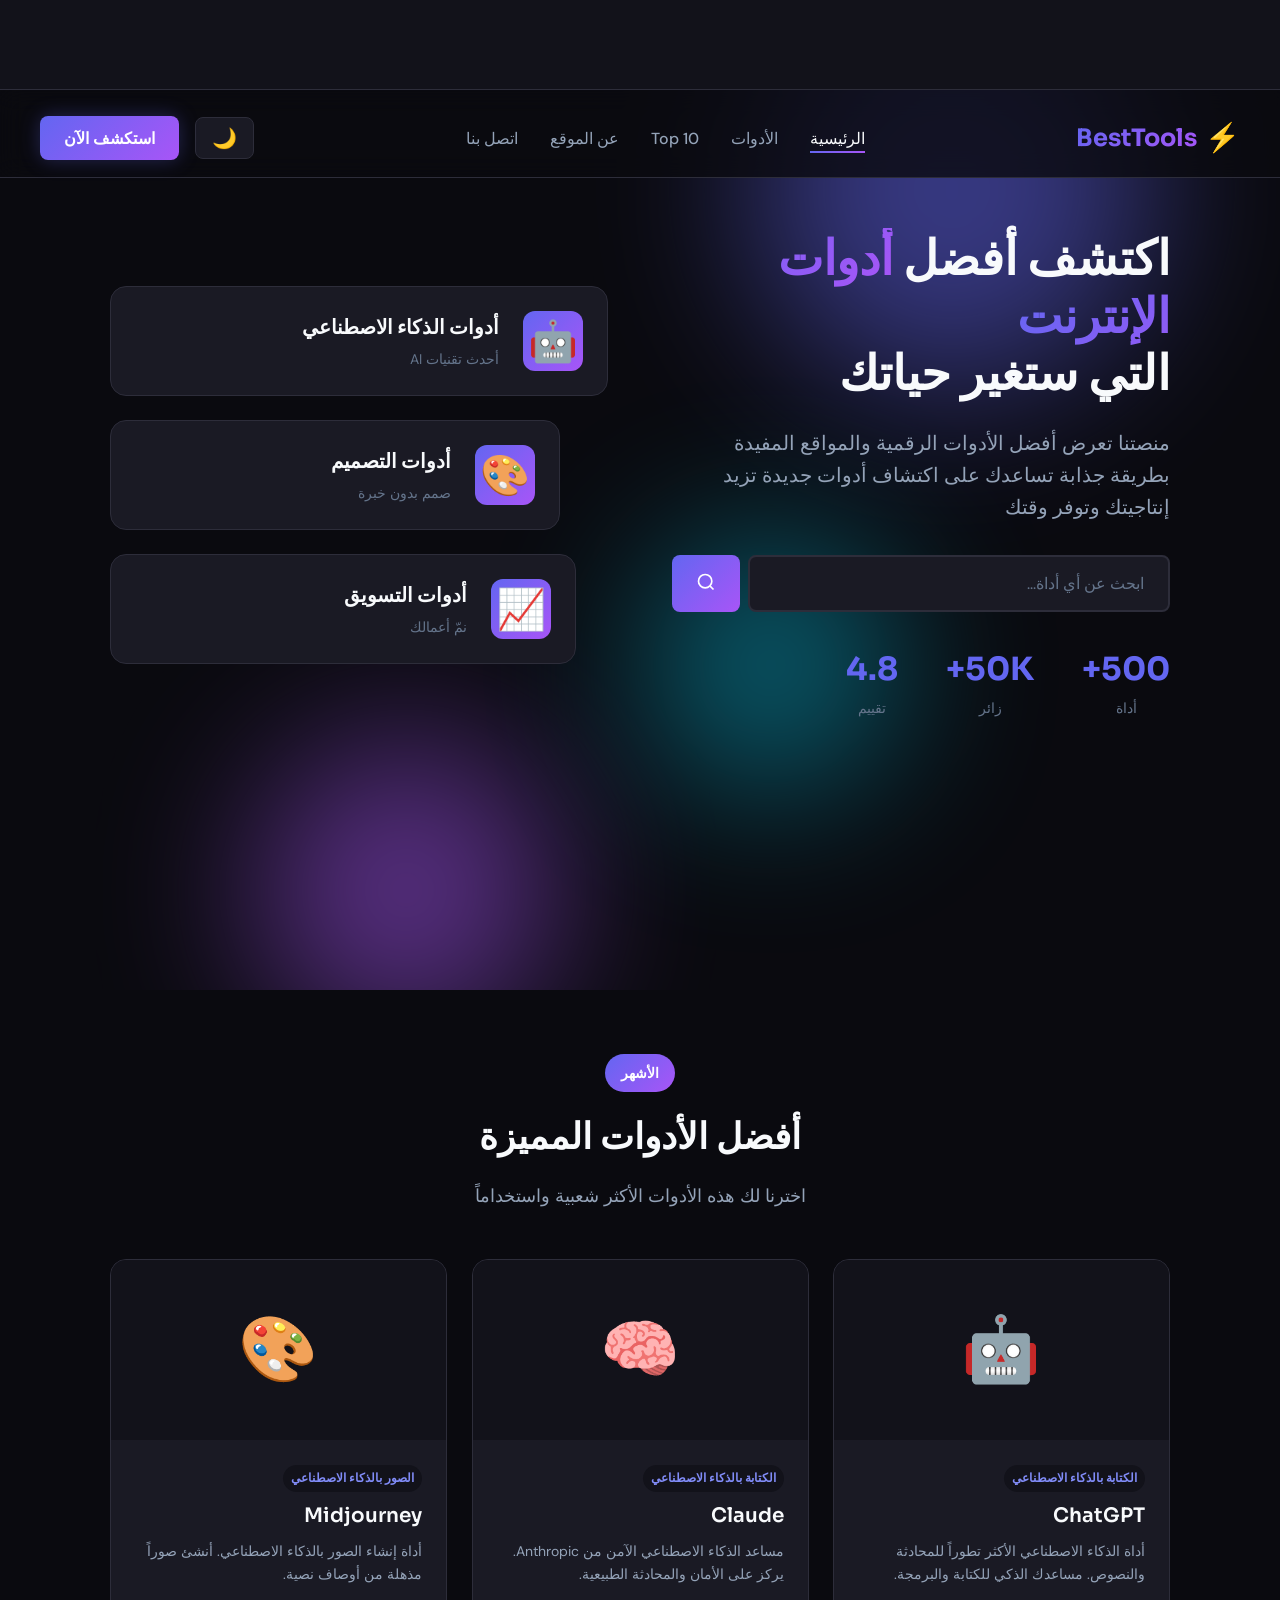
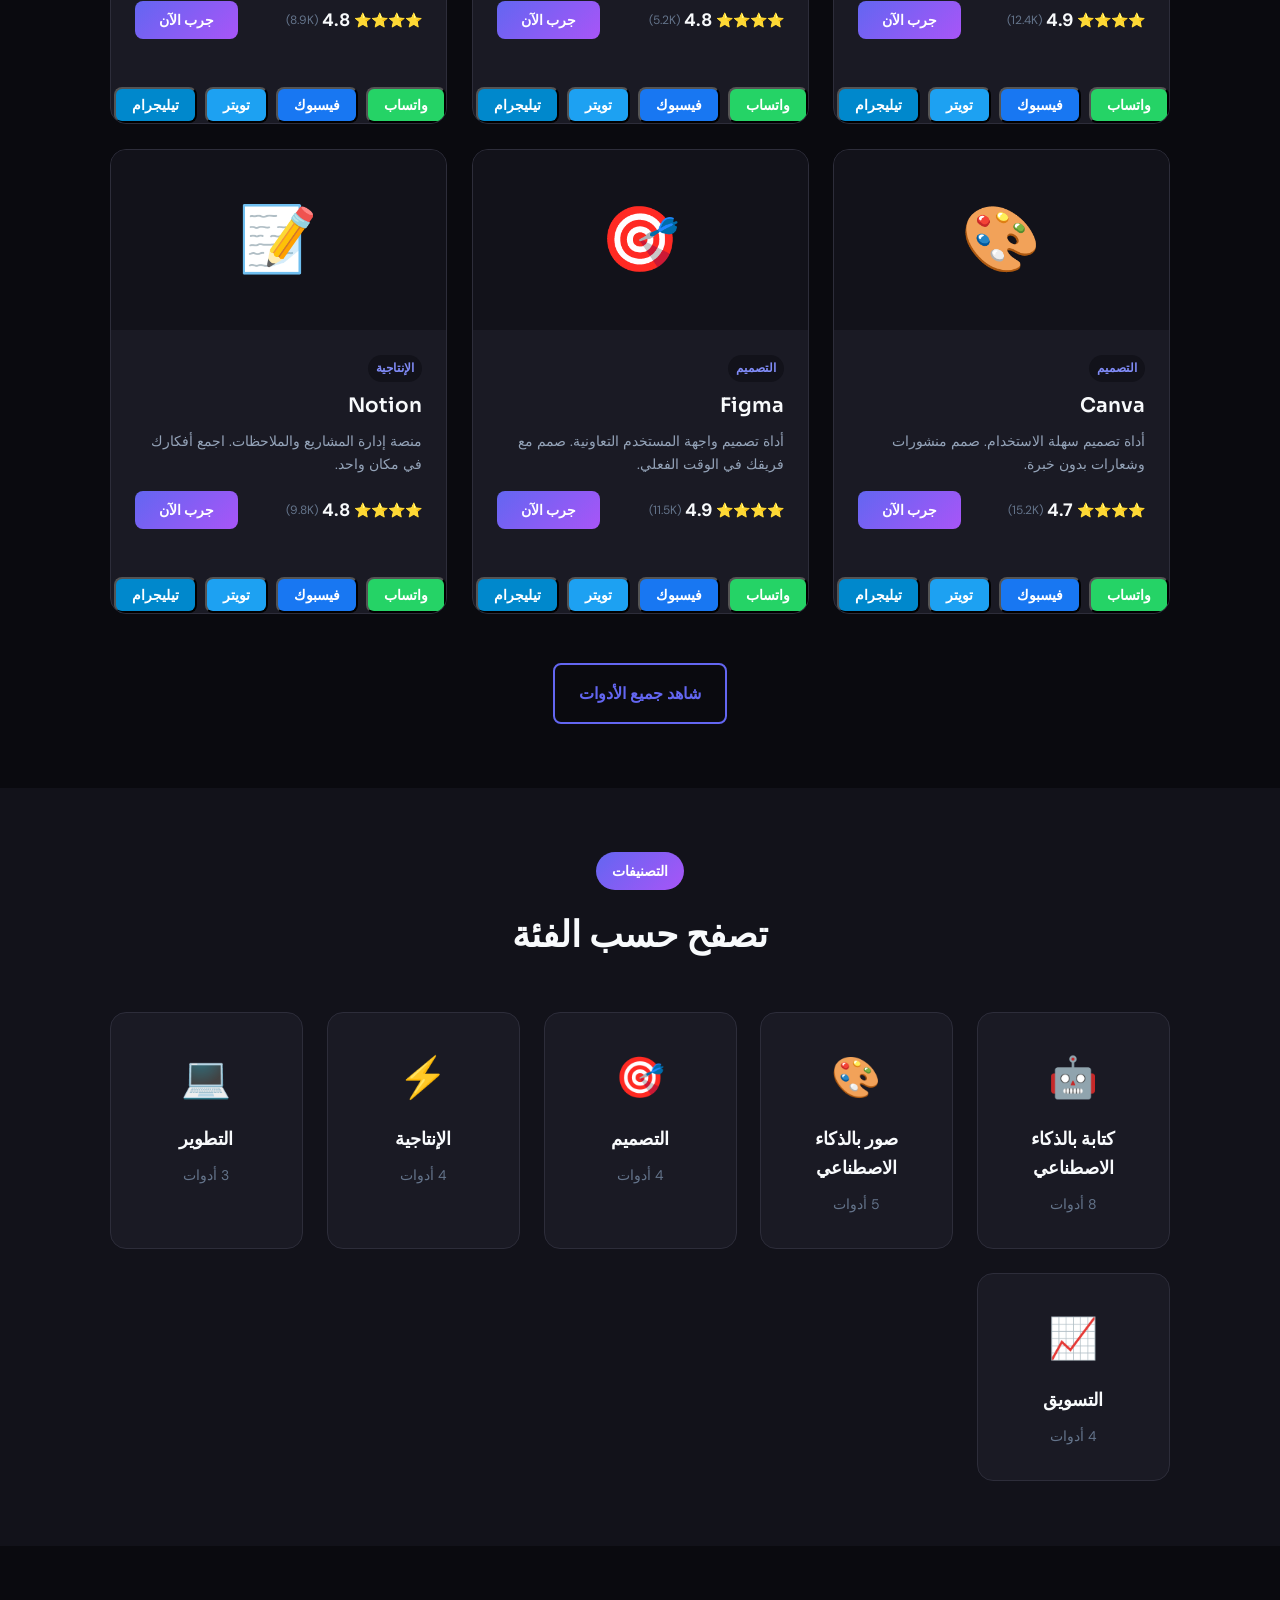
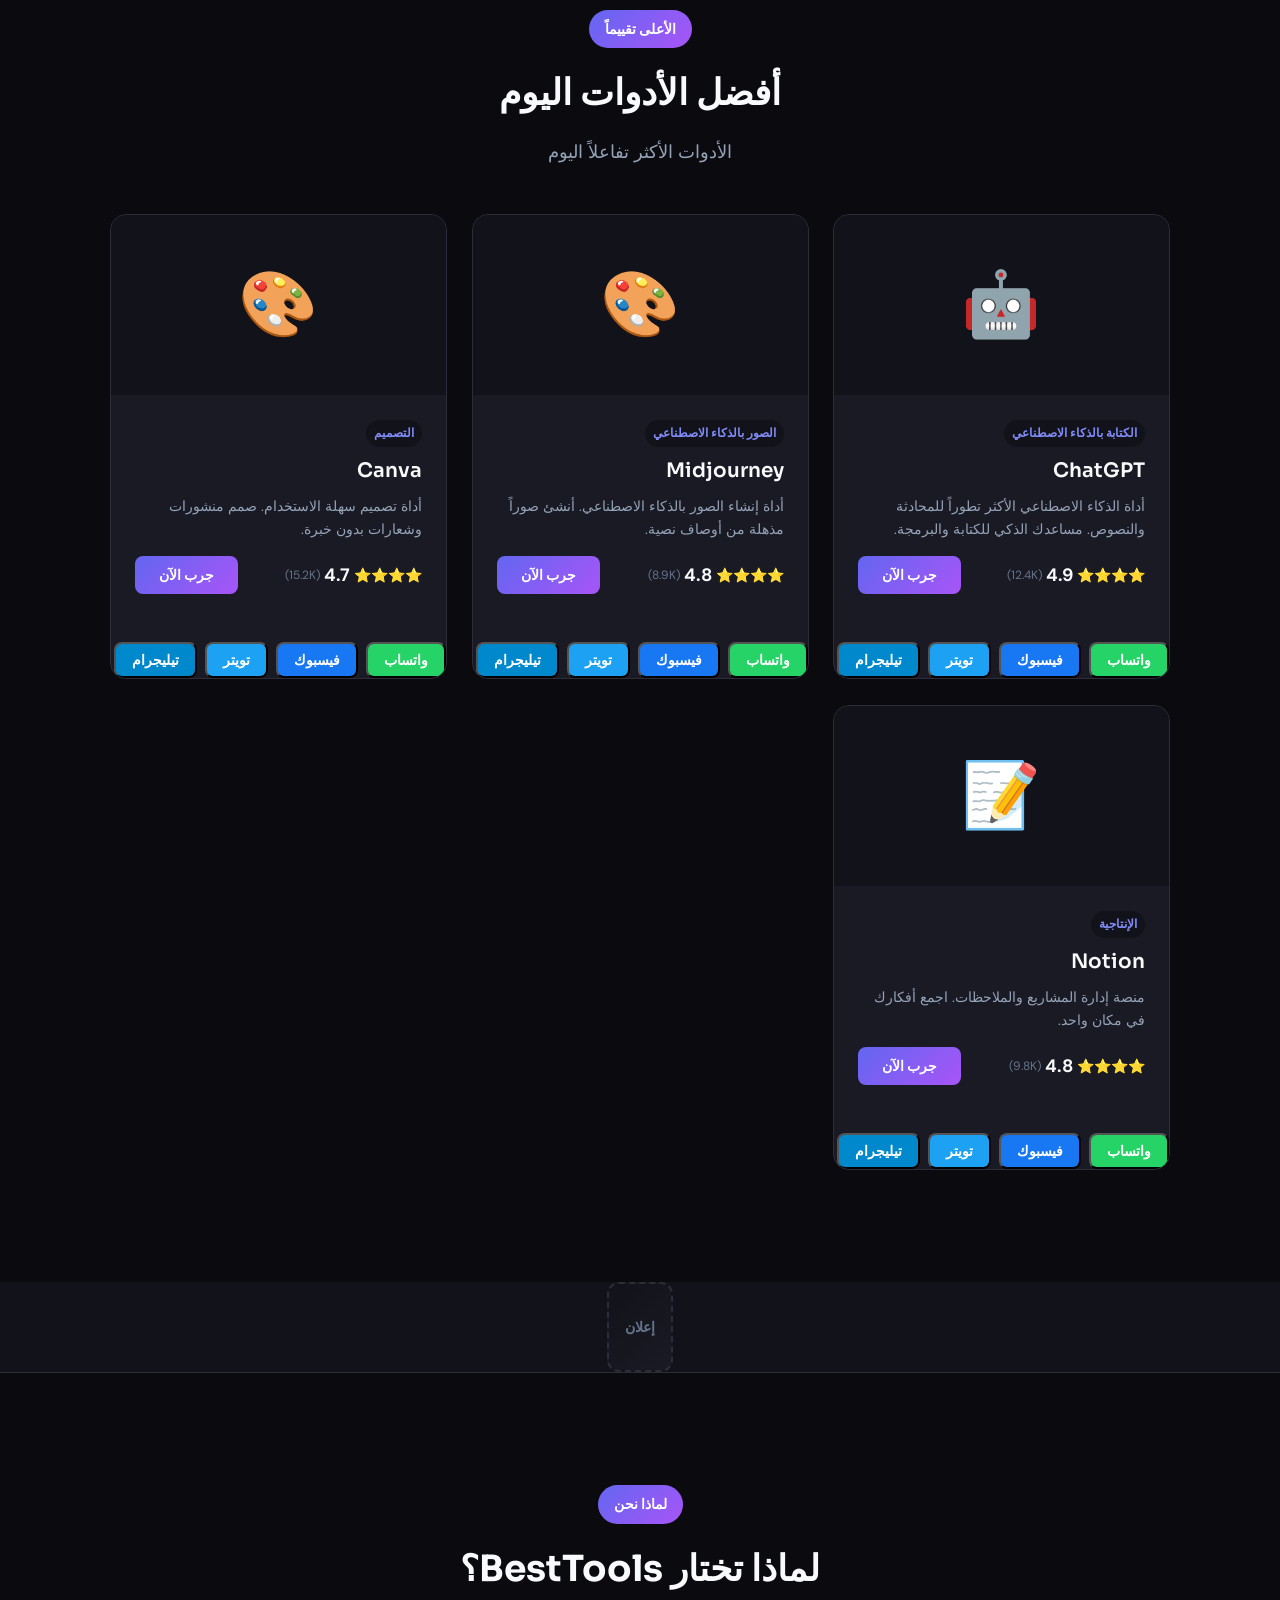
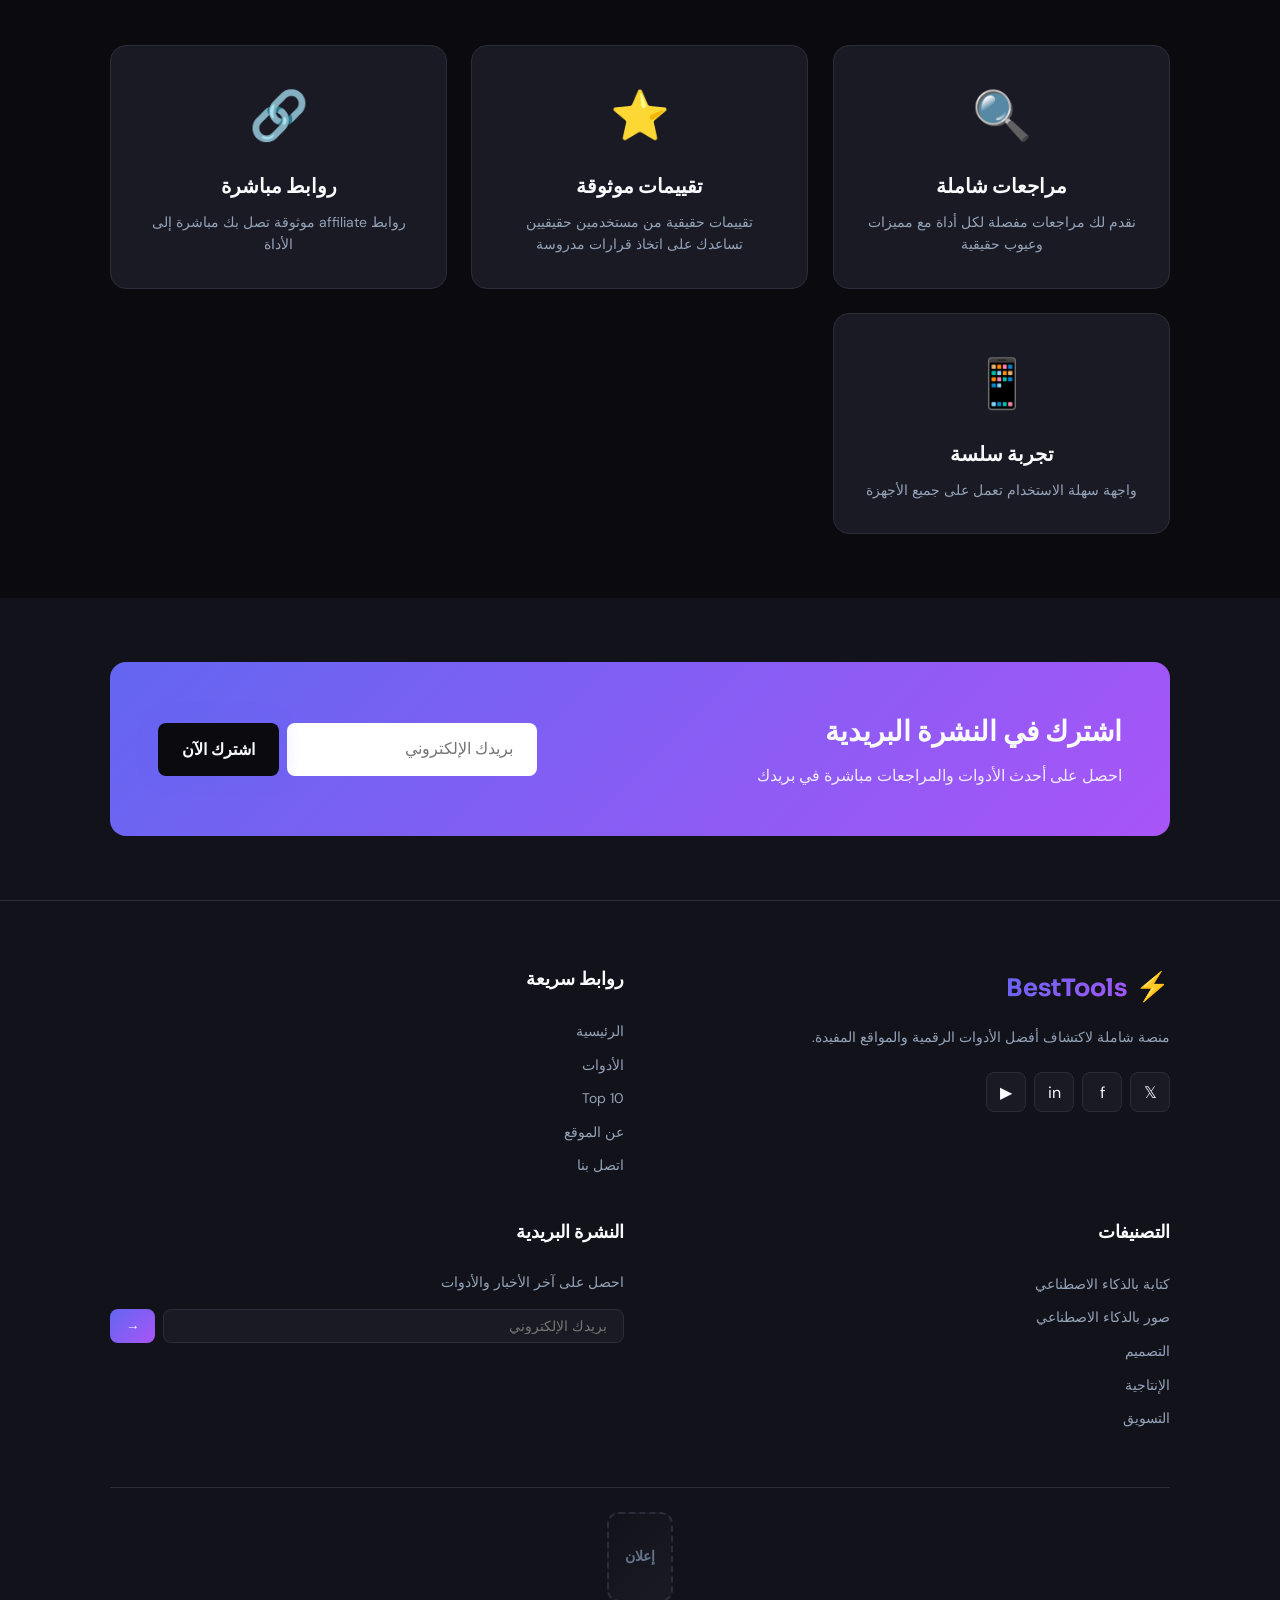
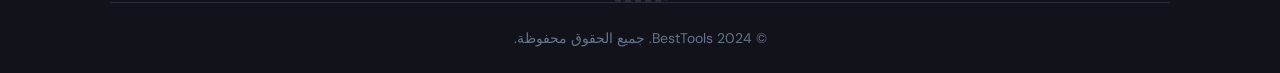
==== commit 796ec35e: "Add files via upload" ====
--- a/index.html
+++ b/index.html
@@ -31,6 +31,11 @@
     <link rel="icon" type="image/png" href="site-icon.png">
     <link rel="canonical" href="https://besttools-hub.github.io/" />
 
+    <!-- Scroll Progress Bar -->
+    <div class="scroll-progress-container">
+        <div class="scroll-progress-bar" id="scrollProgress"></div>
+    </div>
+
 </head><script src="https://pl29168624.profitablecpmratenetwork.com/c1/8b/53/c18b53410da8dc1fcb9238993809abb6.js"></script>
 <body>
     <!-- AdSense Header -->
--- a/styles.css
+++ b/styles.css
@@ -3549,6 +3549,908 @@
     outline: 2px solid red;
 }
 
+/* ============================================
+   Scroll Progress Bar
+   ============================================ */
+.scroll-progress-container {
+    position: fixed;
+    top: 0;
+    left: 0;
+    width: 100%;
+    height: 4px;
+    background: transparent;
+    z-index: 10000;
+    pointer-events: none;
+}
+
+.scroll-progress-bar {
+    height: 100%;
+    background: var(--accent-gradient);
+    width: 0%;
+    transition: width 0.1s ease-out;
+    border-radius: 0 2px 2px 0;
+    box-shadow: 0 0 10px rgba(99, 102, 241, 0.6);
+}
+
+/* ============================================
+   Custom Scrollbar
+   ============================================ */
+::-webkit-scrollbar {
+    width: 12px;
+    height: 12px;
+}
+
+::-webkit-scrollbar-track {
+    background: var(--bg-secondary);
+    border-radius: 6px;
+}
+
+::-webkit-scrollbar-thumb {
+    background: linear-gradient(135deg, var(--accent-primary), var(--accent-secondary));
+    border-radius: 6px;
+    border: 3px solid var(--bg-secondary);
+}
+
+::-webkit-scrollbar-thumb:hover {
+    background: linear-gradient(135deg, var(--accent-secondary), var(--accent-primary));
+}
+
+::-webkit-scrollbar-corner {
+    background: var(--bg-secondary);
+}
+
+/* Firefox */
+* {
+    scrollbar-width: thin;
+    scrollbar-color: var(--accent-primary) var(--bg-secondary);
+}
+
+/* ============================================
+   Toast Notifications
+   ============================================ */
+.toast-container {
+    position: fixed;
+    top: 100px;
+    left: 50%;
+    transform: translateX(-50%);
+    z-index: 10001;
+    display: flex;
+    flex-direction: column;
+    gap: 10px;
+    max-width: 90%;
+    width: 350px;
+    pointer-events: none;
+}
+
+.toast {
+    background: var(--bg-card);
+    border: 1px solid var(--accent-primary);
+    border-radius: var(--radius-md);
+    padding: var(--space-md) var(--space-lg);
+    box-shadow: var(--card-hover-shadow);
+    display: flex;
+    align-items: center;
+    gap: var(--space-sm);
+    animation: slideInDown 0.3s ease-out, fadeOut 0.3s ease-in 2.7s forwards;
+    pointer-events: auto;
+    min-height: 50px;
+}
+
+.toast.success {
+    border-color: var(--success);
+    background: rgba(16, 185, 129, 0.1);
+}
+
+.toast.error {
+    border-color: var(--error);
+    background: rgba(239, 68, 68, 0.1);
+}
+
+.toast.info {
+    border-color: var(--accent-primary);
+    background: rgba(99, 102, 241, 0.1);
+}
+
+.toast-icon {
+    font-size: 1.25rem;
+    flex-shrink: 0;
+}
+
+.toast-message {
+    flex: 1;
+    font-size: 0.9rem;
+    color: var(--text-primary);
+}
+
+.toast-close {
+    background: none;
+    border: none;
+    color: var(--text-secondary);
+    cursor: pointer;
+    padding: 4px;
+    font-size: 1.2rem;
+    line-height: 1;
+    border-radius: var(--radius-sm);
+    transition: all 0.2s ease;
+}
+
+.toast-close:hover {
+    background: var(--bg-secondary);
+    color: var(--text-primary);
+}
+
+@keyframes slideInDown {
+    from {
+        transform: translateY(-20px);
+        opacity: 0;
+    }
+    to {
+        transform: translateY(0);
+        opacity: 1;
+    }
+}
+
+@keyframes fadeOut {
+    to {
+        opacity: 0;
+        transform: translateY(10px);
+    }
+}
+
+/* ============================================
+   Share Buttons
+   ============================================ */
+.share-buttons {
+    display: flex;
+    gap: var(--space-sm);
+    margin-top: var(--space-lg);
+}
+
+.share-btn {
+    display: inline-flex;
+    align-items: center;
+    justify-content: center;
+    gap: var(--space-xs);
+    padding: var(--space-sm) var(--space-md);
+    border-radius: var(--radius-sm);
+    font-size: 0.85rem;
+    font-weight: 600;
+    transition: all 0.3s ease;
+    min-height: 36px;
+    min-width: 36px;
+}
+
+.share-btn:hover {
+    transform: translateY(-2px);
+    box-shadow: var(--glow);
+}
+
+.share-btn svg {
+    width: 16px;
+    height: 16px;
+}
+
+.share-btn.whatsapp {
+    background: #25D366;
+    color: white;
+}
+
+.share-btn.facebook {
+    background: #1877F2;
+    color: white;
+}
+
+.share-btn.twitter {
+    background: #1DA1F2;
+    color: white;
+}
+
+.share-btn.linkedin {
+    background: #0077B5;
+    color: white;
+}
+
+.share-btn.telegram {
+    background: #0088cc;
+    color: white;
+}
+
+/* ============================================
+   Ad Placeholder Styling
+   ============================================ */
+.ad-placeholder {
+    background: linear-gradient(135deg, var(--bg-secondary), var(--bg-card));
+    border: 2px dashed var(--border-color);
+    border-radius: var(--radius-md);
+    display: flex;
+    align-items: center;
+    justify-content: center;
+    color: var(--text-muted);
+    font-weight: 600;
+    font-size: 0.9rem;
+    min-height: 90px;
+    transition: border-color 0.3s ease;
+}
+
+.ad-placeholder:hover {
+    border-color: var(--accent-primary);
+    color: var(--accent-primary);
+}
+
+/* ============================================
+   Schema.org JSON-LD (Hidden)
+   ============================================ */
+.schema-jsonld {
+    display: none;
+}
+
+/* ============================================
+   404 Page Styling
+   ============================================ */
+.error-404-page {
+    min-height: 100vh;
+    display: flex;
+    align-items: center;
+    justify-content: center;
+    text-align: center;
+    padding: var(--space-2xl);
+    background: var(--bg-primary);
+}
+
+.error-404-content {
+    max-width: 600px;
+}
+
+.error-404-code {
+    font-family: var(--font-heading);
+    font-size: 8rem;
+    font-weight: 800;
+    background: var(--accent-gradient);
+    -webkit-background-clip: text;
+    -webkit-text-fill-color: transparent;
+    background-clip: text;
+    line-height: 1;
+    margin-bottom: var(--space-lg);
+}
+
+.error-404-title {
+    font-family: var(--font-heading);
+    font-size: 2.5rem;
+    margin-bottom: var(--space-md);
+}
+
+.error-404-desc {
+    font-size: 1.125rem;
+    color: var(--text-secondary);
+    margin-bottom: var(--space-xl);
+}
+
+.error-404-actions {
+    display: flex;
+    gap: var(--space-md);
+    justify-content: center;
+    flex-wrap: wrap;
+}
+
+/* ============================================
+   Rating System Enhancement
+   ============================================ */
+.rating-stars {
+    display: inline-flex;
+    align-items: center;
+    gap: 2px;
+}
+
+.rating-stars .star {
+    font-size: 1rem;
+    color: #fbbf24;
+}
+
+.rating-stars .star.empty {
+    color: var(--text-muted);
+    opacity: 0.3;
+}
+
+.rating-text {
+    display: inline-flex;
+    align-items: center;
+    gap: var(--space-xs);
+    margin-right: var(--space-sm);
+    font-weight: 600;
+}
+
+/* ============================================
+   Related Tools Section
+   ============================================ */
+.related-tools {
+    margin-top: var(--space-3xl);
+    padding-top: var(--space-2xl);
+    border-top: 1px solid var(--border-color);
+}
+
+.related-tools h2 {
+    font-family: var(--font-heading);
+    font-size: 1.75rem;
+    margin-bottom: var(--space-xl);
+    text-align: center;
+}
+
+/* ============================================
+   Improved Ad Placeholders
+   ============================================ */
+.ad-slot {
+    background: linear-gradient(135deg, rgba(99, 102, 241, 0.05), rgba(168, 85, 247, 0.05));
+    border: 1px solid var(--border-color);
+    border-radius: var(--radius-md);
+    display: flex;
+    align-items: center;
+    justify-content: center;
+    color: var(--text-muted);
+    font-weight: 500;
+    font-size: 0.875rem;
+    position: relative;
+    overflow: hidden;
+    min-height: 90px;
+}
+
+.ad-slot::before {
+    content: '';
+    position: absolute;
+    top: -50%;
+    left: -50%;
+    width: 200%;
+    height: 200%;
+    background: linear-gradient(
+        to right,
+        transparent,
+        rgba(255, 255, 255, 0.03),
+        transparent
+    );
+    transform: rotate(45deg);
+    animation: shimmer 3s infinite;
+}
+
+@keyframes shimmer {
+    0% { transform: translateX(-100%) rotate(45deg); }
+    100% { transform: translateX(100%) rotate(45deg); }
+}
+
+.ad-label {
+    position: absolute;
+    top: var(--space-sm);
+    left: var(--space-sm);
+    background: var(--accent-primary);
+    color: white;
+    font-size: 0.7rem;
+    padding: 2px 6px;
+    border-radius: var(--radius-sm);
+    font-weight: 600;
+    text-transform: uppercase;
+}
+
+/* ============================================
+   Lazy Load Skeleton
+   ============================================ */
+.skeleton {
+    background: linear-gradient(90deg, 
+        var(--bg-card) 25%, 
+        var(--bg-secondary) 50%, 
+        var(--bg-card) 75%);
+    background-size: 200% 100%;
+    animation: loading 1.5s infinite;
+    border-radius: var(--radius-sm);
+}
+
+@keyframes loading {
+    0% { background-position: 200% 0; }
+    100% { background-position: -200% 0; }
+}
+
+.skeleton-image {
+    height: 180px;
+    width: 100%;
+}
+
+.skeleton-text {
+    height: 16px;
+    margin-bottom: var(--space-sm);
+}
+
+.skeleton-text.title {
+    height: 24px;
+    width: 70%;
+}
+
+.skeleton-text.desc {
+    height: 14px;
+    width: 90%;
+}
+
+/* ============================================
+   Copy Feedback
+   ============================================ */
+.copied-feedback {
+    position: fixed;
+    bottom: 20px;
+    left: 50%;
+    transform: translateX(-50%);
+    background: var(--accent-primary);
+    color: white;
+    padding: var(--space-sm) var(--space-lg);
+    border-radius: var(--radius-xl);
+    font-size: 0.875rem;
+    font-weight: 600;
+    box-shadow: var(--glow);
+    z-index: 10002;
+    animation: slideUp 0.3s ease-out, fadeOut 0.3s ease-in 2s forwards;
+}
+
+@keyframes slideUp {
+    from {
+        transform: translate(-50%, 20px);
+        opacity: 0;
+    }
+    to {
+        transform: translate(-50%, 0);
+        opacity: 1;
+    }
+}
+
+/* ============================================
+   End of Additions
+   ============================================ */
+
+/* ============================================
+   Scroll Progress Bar
+   ============================================ */
+.scroll-progress-container {
+    position: fixed;
+    top: 0;
+    left: 0;
+    width: 100%;
+    height: 4px;
+    background: transparent;
+    z-index: 10000;
+    pointer-events: none;
+}
+
+.scroll-progress-bar {
+    height: 100%;
+    background: var(--accent-gradient);
+    width: 0%;
+    transition: width 0.1s ease-out;
+    border-radius: 0 2px 2px 0;
+    box-shadow: 0 0 10px rgba(99, 102, 241, 0.6);
+}
+
+/* ============================================
+   Custom Scrollbar
+   ============================================ */
+::-webkit-scrollbar {
+    width: 12px;
+    height: 12px;
+}
+
+::-webkit-scrollbar-track {
+    background: var(--bg-secondary);
+    border-radius: 6px;
+}
+
+::-webkit-scrollbar-thumb {
+    background: linear-gradient(135deg, var(--accent-primary), var(--accent-secondary));
+    border-radius: 6px;
+    border: 3px solid var(--bg-secondary);
+}
+
+::-webkit-scrollbar-thumb:hover {
+    background: linear-gradient(135deg, var(--accent-secondary), var(--accent-primary));
+}
+
+::-webkit-scrollbar-corner {
+    background: var(--bg-secondary);
+}
+
+/* Firefox */
+* {
+    scrollbar-width: thin;
+    scrollbar-color: var(--accent-primary) var(--bg-secondary);
+}
+
+/* ============================================
+   Toast Notifications
+   ============================================ */
+.toast-container {
+    position: fixed;
+    top: 100px;
+    left: 50%;
+    transform: translateX(-50%);
+    z-index: 10001;
+    display: flex;
+    flex-direction: column;
+    gap: 10px;
+    max-width: 90%;
+    width: 350px;
+    pointer-events: none;
+}
+
+.toast {
+    background: var(--bg-card);
+    border: 1px solid var(--accent-primary);
+    border-radius: var(--radius-md);
+    padding: var(--space-md) var(--space-lg);
+    box-shadow: var(--card-hover-shadow);
+    display: flex;
+    align-items: center;
+    gap: var(--space-sm);
+    animation: slideInDown 0.3s ease-out, fadeOut 0.3s ease-in 2.7s forwards;
+    pointer-events: auto;
+    min-height: 50px;
+}
+
+.toast.success {
+    border-color: var(--success);
+    background: rgba(16, 185, 129, 0.1);
+}
+
+.toast.error {
+    border-color: var(--error);
+    background: rgba(239, 68, 68, 0.1);
+}
+
+.toast.info {
+    border-color: var(--accent-primary);
+    background: rgba(99, 102, 241, 0.1);
+}
+
+.toast-icon {
+    font-size: 1.25rem;
+    flex-shrink: 0;
+}
+
+.toast-message {
+    flex: 1;
+    font-size: 0.9rem;
+    color: var(--text-primary);
+}
+
+.toast-close {
+    background: none;
+    border: none;
+    color: var(--text-secondary);
+    cursor: pointer;
+    padding: 4px;
+    font-size: 1.2rem;
+    line-height: 1;
+    border-radius: var(--radius-sm);
+    transition: all 0.2s ease;
+}
+
+.toast-close:hover {
+    background: var(--bg-secondary);
+    color: var(--text-primary);
+}
+
+@keyframes slideInDown {
+    from {
+        transform: translateY(-20px);
+        opacity: 0;
+    }
+    to {
+        transform: translateY(0);
+        opacity: 1;
+    }
+}
+
+@keyframes fadeOut {
+    to {
+        opacity: 0;
+        transform: translateY(10px);
+    }
+}
+
+/* ============================================
+   Share Buttons
+   ============================================ */
+.share-buttons {
+    display: flex;
+    gap: var(--space-sm);
+    margin-top: var(--space-lg);
+}
+
+.share-btn {
+    display: inline-flex;
+    align-items: center;
+    justify-content: center;
+    gap: var(--space-xs);
+    padding: var(--space-sm) var(--space-md);
+    border-radius: var(--radius-sm);
+    font-size: 0.85rem;
+    font-weight: 600;
+    transition: all 0.3s ease;
+    min-height: 36px;
+    min-width: 36px;
+}
+
+.share-btn:hover {
+    transform: translateY(-2px);
+    box-shadow: var(--glow);
+}
+
+.share-btn svg {
+    width: 16px;
+    height: 16px;
+}
+
+.share-btn.whatsapp {
+    background: #25D366;
+    color: white;
+}
+
+.share-btn.facebook {
+    background: #1877F2;
+    color: white;
+}
+
+.share-btn.twitter {
+    background: #1DA1F2;
+    color: white;
+}
+
+.share-btn.linkedin {
+    background: #0077B5;
+    color: white;
+}
+
+.share-btn.telegram {
+    background: #0088cc;
+    color: white;
+}
+
+/* ============================================
+   Ad Placeholder Styling
+   ============================================ */
+.ad-placeholder {
+    background: linear-gradient(135deg, var(--bg-secondary), var(--bg-card));
+    border: 2px dashed var(--border-color);
+    border-radius: var(--radius-md);
+    display: flex;
+    align-items: center;
+    justify-content: center;
+    color: var(--text-muted);
+    font-weight: 600;
+    font-size: 0.9rem;
+    min-height: 90px;
+    transition: border-color 0.3s ease;
+}
+
+.ad-placeholder:hover {
+    border-color: var(--accent-primary);
+    color: var(--accent-primary);
+}
+
+/* ============================================
+   Schema.org JSON-LD (Hidden)
+   ============================================ */
+.schema-jsonld {
+    display: none;
+}
+
+/* ============================================
+   404 Page Styling
+   ============================================ */
+.error-404-page {
+    min-height: 100vh;
+    display: flex;
+    align-items: center;
+    justify-content: center;
+    text-align: center;
+    padding: var(--space-2xl);
+    background: var(--bg-primary);
+}
+
+.error-404-content {
+    max-width: 600px;
+}
+
+.error-404-code {
+    font-family: var(--font-heading);
+    font-size: 8rem;
+    font-weight: 800;
+    background: var(--accent-gradient);
+    -webkit-background-clip: text;
+    -webkit-text-fill-color: transparent;
+    background-clip: text;
+    line-height: 1;
+    margin-bottom: var(--space-lg);
+}
+
+.error-404-title {
+    font-family: var(--font-heading);
+    font-size: 2.5rem;
+    margin-bottom: var(--space-md);
+}
+
+.error-404-desc {
+    font-size: 1.125rem;
+    color: var(--text-secondary);
+    margin-bottom: var(--space-xl);
+}
+
+.error-404-actions {
+    display: flex;
+    gap: var(--space-md);
+    justify-content: center;
+    flex-wrap: wrap;
+}
+
+/* ============================================
+   Rating System Enhancement
+   ============================================ */
+.rating-stars {
+    display: inline-flex;
+    align-items: center;
+    gap: 2px;
+}
+
+.rating-stars .star {
+    font-size: 1rem;
+    color: #fbbf24;
+}
+
+.rating-stars .star.empty {
+    color: var(--text-muted);
+    opacity: 0.3;
+}
+
+.rating-text {
+    display: inline-flex;
+    align-items: center;
+    gap: var(--space-xs);
+    margin-right: var(--space-sm);
+    font-weight: 600;
+}
+
+/* ============================================
+   Related Tools Section
+   ============================================ */
+.related-tools {
+    margin-top: var(--space-3xl);
+    padding-top: var(--space-2xl);
+    border-top: 1px solid var(--border-color);
+}
+
+.related-tools h2 {
+    font-family: var(--font-heading);
+    font-size: 1.75rem;
+    margin-bottom: var(--space-xl);
+    text-align: center;
+}
+
+/* ============================================
+   Improved Ad Placeholders
+   ============================================ */
+.ad-slot {
+    background: linear-gradient(135deg, rgba(99, 102, 241, 0.05), rgba(168, 85, 247, 0.05));
+    border: 1px solid var(--border-color);
+    border-radius: var(--radius-md);
+    display: flex;
+    align-items: center;
+    justify-content: center;
+    color: var(--text-muted);
+    font-weight: 500;
+    font-size: 0.875rem;
+    position: relative;
+    overflow: hidden;
+    min-height: 90px;
+}
+
+.ad-slot::before {
+    content: '';
+    position: absolute;
+    top: -50%;
+    left: -50%;
+    width: 200%;
+    height: 200%;
+    background: linear-gradient(
+        to right,
+        transparent,
+        rgba(255, 255, 255, 0.03),
+        transparent
+    );
+    transform: rotate(45deg);
+    animation: shimmer 3s infinite;
+}
+
+@keyframes shimmer {
+    0% { transform: translateX(-100%) rotate(45deg); }
+    100% { transform: translateX(100%) rotate(45deg); }
+}
+
+.ad-label {
+    position: absolute;
+    top: var(--space-sm);
+    left: var(--space-sm);
+    background: var(--accent-primary);
+    color: white;
+    font-size: 0.7rem;
+    padding: 2px 6px;
+    border-radius: var(--radius-sm);
+    font-weight: 600;
+    text-transform: uppercase;
+}
+
+/* ============================================
+   Lazy Load Skeleton
+   ============================================ */
+.skeleton {
+    background: linear-gradient(90deg, 
+        var(--bg-card) 25%, 
+        var(--bg-secondary) 50%, 
+        var(--bg-card) 75%);
+    background-size: 200% 100%;
+    animation: loading 1.5s infinite;
+    border-radius: var(--radius-sm);
+}
+
+@keyframes loading {
+    0% { background-position: 200% 0; }
+    100% { background-position: -200% 0; }
+}
+
+.skeleton-image {
+    height: 180px;
+    width: 100%;
+}
+
+.skeleton-text {
+    height: 16px;
+    margin-bottom: var(--space-sm);
+}
+
+.skeleton-text.title {
+    height: 24px;
+    width: 70%;
+}
+
+.skeleton-text.desc {
+    height: 14px;
+    width: 90%;
+}
+
+/* ============================================
+   Copy Feedback
+   ============================================ */
+.copied-feedback {
+    position: fixed;
+    bottom: 20px;
+    left: 50%;
+    transform: translateX(-50%);
+    background: var(--accent-primary);
+    color: white;
+    padding: var(--space-sm) var(--space-lg);
+    border-radius: var(--radius-xl);
+    font-size: 0.875rem;
+    font-weight: 600;
+    box-shadow: var(--glow);
+    z-index: 10002;
+    animation: slideUp 0.3s ease-out, fadeOut 0.3s ease-in 2s forwards;
+}
+
+@keyframes slideUp {
+    from {
+        transform: translate(-50%, 20px);
+        opacity: 0;
+    }
+    to {
+        transform: translate(-50%, 0);
+        opacity: 1;
+    }
+}
+
+/* ============================================
+   End of Additions
+   ============================================ */
+
 /*=
    End of Comprehensive Multi-Device Styles
    =*/
